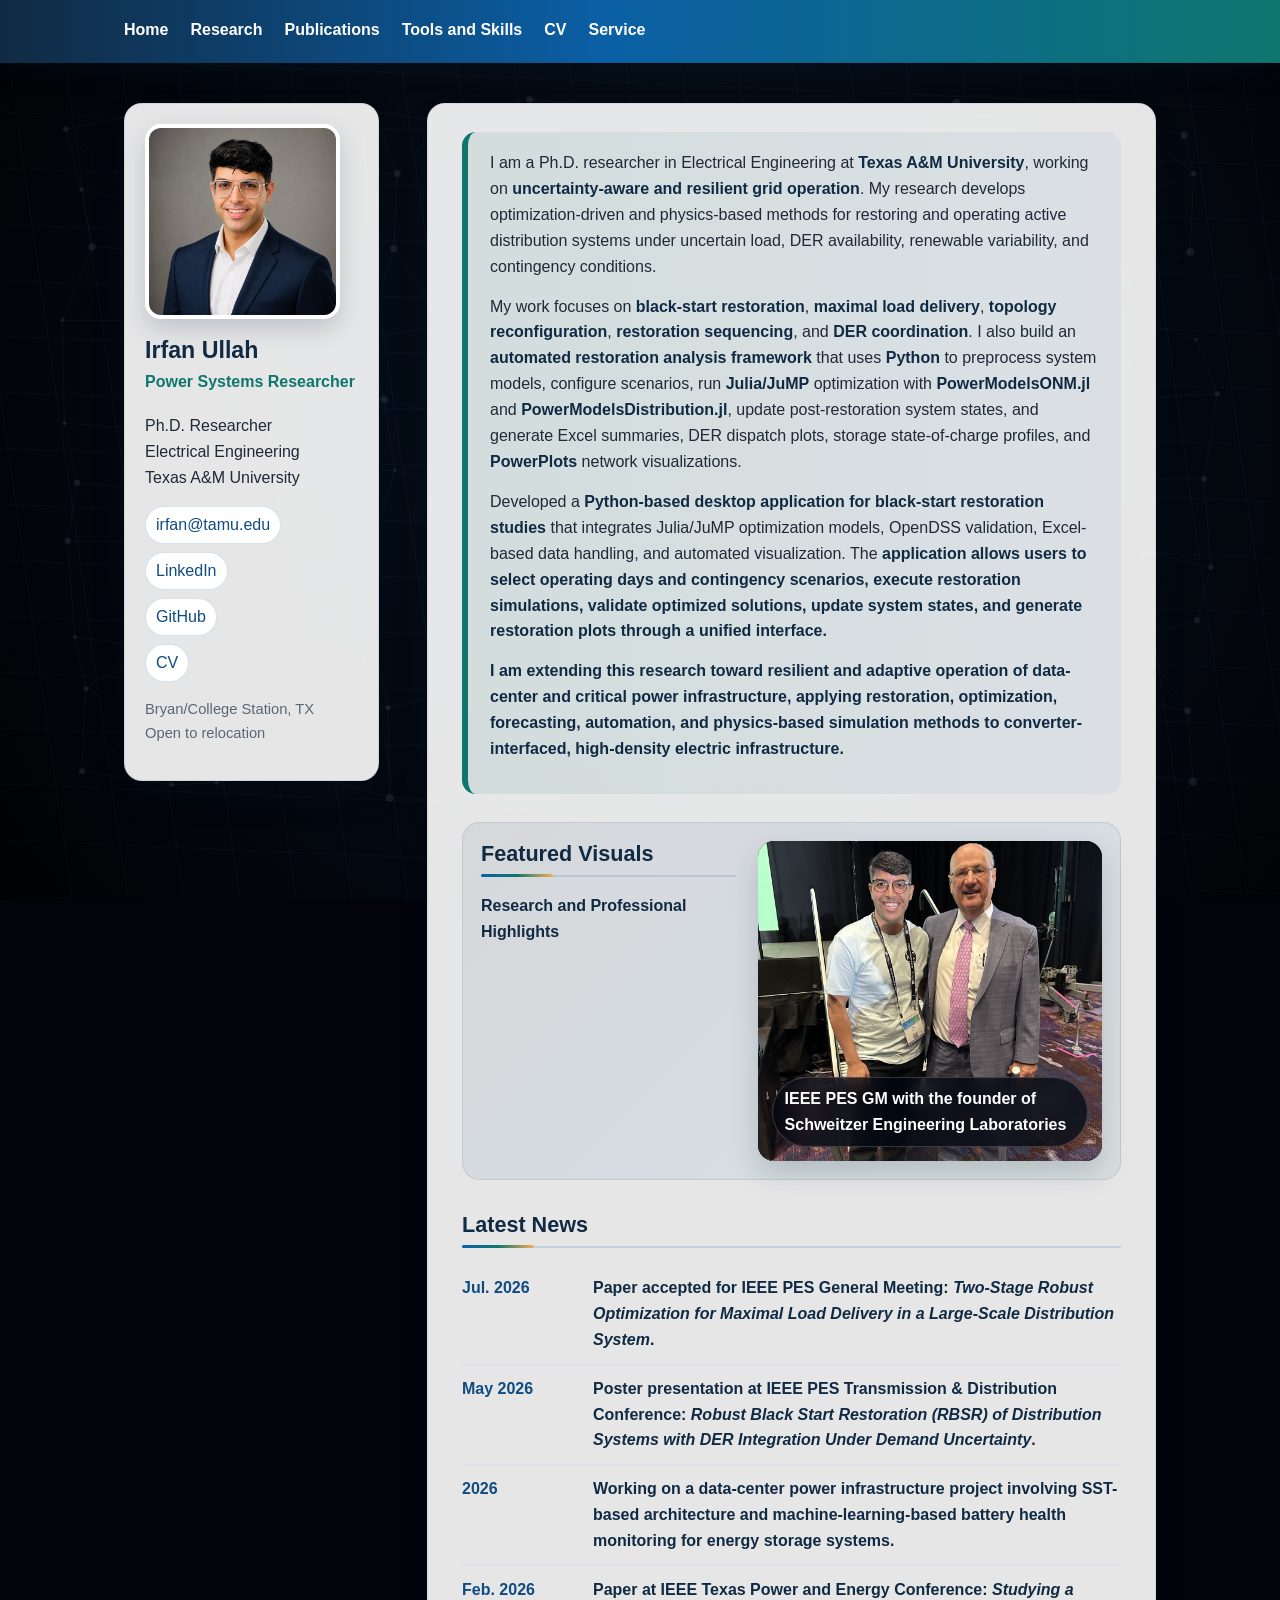
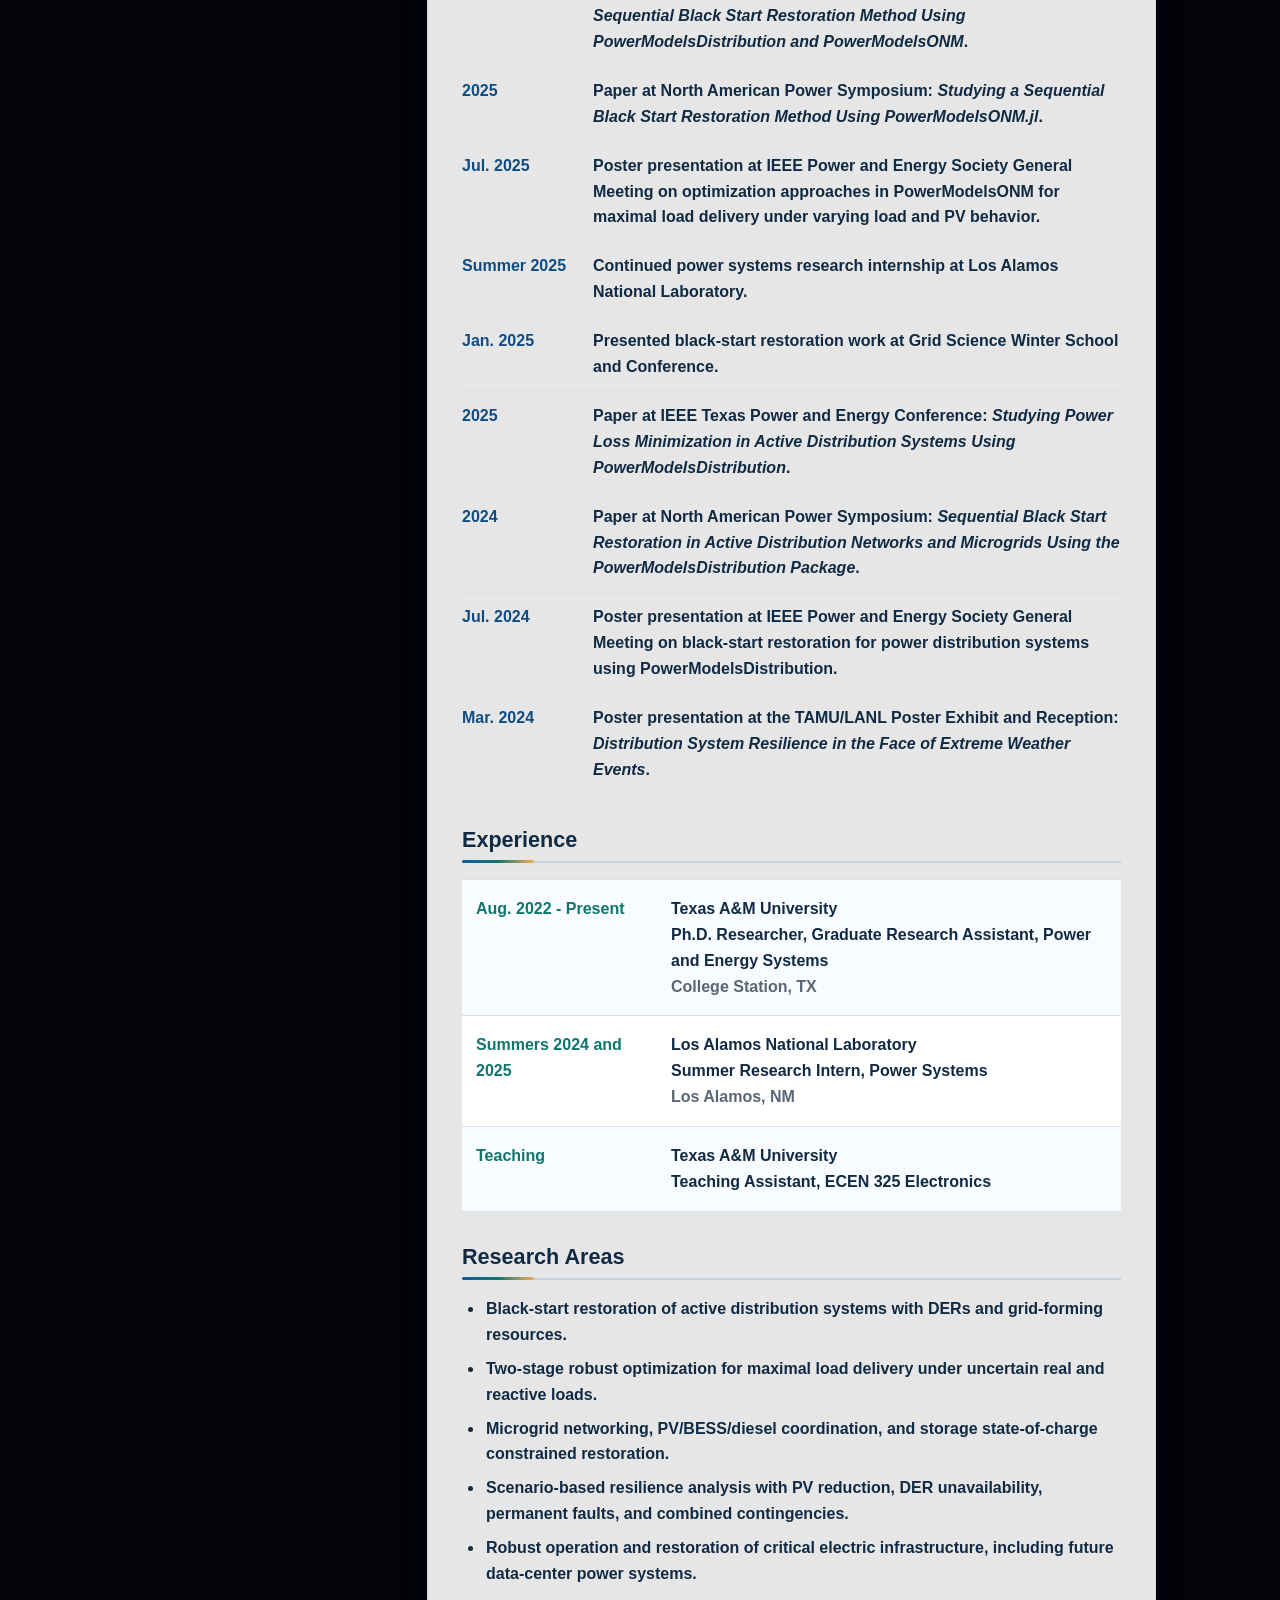
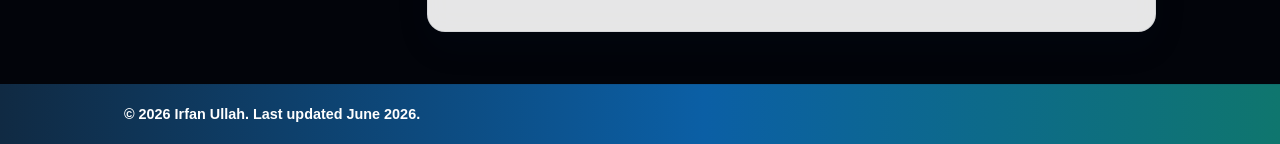
==== index.html @ f4f7c740 "Simplify application description in index.html Removed references to PowerModelsONM.jl and PowerMode" ====
<!doctype html>
<html lang="en">
<head>
  <meta charset="utf-8">
  <meta name="viewport" content="width=device-width, initial-scale=1">

  <title>Irfan Ullah | Power Systems Researcher | Grid Modernization, Microgrids, and Data Center Power Infrastructure</title>

  <meta name="description" content="Irfan Ullah is a Ph.D. researcher in Electrical Engineering at Texas A&amp;M University specializing in uncertainty-aware grid resilience, black-start restoration, maximal load delivery, microgrids, DER coordination, PowerModelsONM, PowerModelsDistribution, Julia/JuMP optimization, OpenDSS, and resilient data-center power infrastructure.">

  <meta name="author" content="Irfan Ullah">
  <meta name="robots" content="index, follow">
  <link rel="canonical" href="https://engrirfan-stack.github.io/">

  <meta name="keywords" content="Irfan Ullah, power systems researcher, Texas A&amp;M University, grid modernization, microgrids, distributed energy resources, DER coordination, black-start restoration, maximal load delivery, topology reconfiguration, restoration sequencing, uncertainty-aware optimization, robust optimization, data center power infrastructure, critical power infrastructure, solid-state transformer, SST architecture, BESS optimization, battery energy storage systems, OpenDSS, PowerModelsONM.jl, PowerModelsDistribution.jl, Julia JuMP, Python automation, PowerPlots, Los Alamos National Laboratory">

  <meta property="og:type" content="profile">
  <meta property="og:url" content="https://engrirfan-stack.github.io/">
  <meta property="og:title" content="Irfan Ullah | Grid Modernization and Power Systems Researcher">
  <meta property="og:description" content="Ph.D. researcher at Texas A&amp;M University working on resilient grid operation, black-start restoration, microgrids, DER coordination, robust optimization, and data-center power infrastructure.">
  <meta property="og:image" content="https://engrirfan-stack.github.io/assets/Irfan_profile.png">

  <meta name="twitter:card" content="summary_large_image">
  <meta name="twitter:title" content="Irfan Ullah | Power Systems Researcher">
  <meta name="twitter:description" content="Grid modernization, microgrids, DER coordination, black-start restoration, robust optimization, and data-center power infrastructure.">
  <meta name="twitter:image" content="https://engrirfan-stack.github.io/assets/Irfan_profile.png">

  <script type="application/ld+json">
  {
    "@context": "https://schema.org",
    "@type": "ProfilePage",
    "mainEntity": {
      "@type": "Person",
      "name": "Irfan Ullah",
      "url": "https://engrirfan-stack.github.io/",
      "image": "https://engrirfan-stack.github.io/assets/Irfan_profile.png",
      "jobTitle": "Ph.D. Researcher in Electrical Engineering",
      "affiliation": {
        "@type": "CollegeOrUniversity",
        "name": "Texas A&M University"
      },
      "sameAs": [
        "https://github.com/engrirfan-stack",
        "https://www.linkedin.com/in/irfan2012"
      ],
      "knowsAbout": [
        "Power Systems",
        "Grid Modernization",
        "Microgrids",
        "Distributed Energy Resources",
        "Black-Start Restoration",
        "Maximal Load Delivery",
        "Robust Optimization",
        "Data Center Power Infrastructure",
        "Battery Energy Storage Systems",
        "PowerModelsONM",
        "PowerModelsDistribution",
        "OpenDSS",
        "Julia JuMP",
        "Python Automation"
      ]
    }
  }
  </script>

  <link rel="stylesheet" href="assets/style.css">
</head>
<body>
  <canvas id="restoration-bg" aria-hidden="true"></canvas>
 
  <header class="topbar">
    <div class="page-wrap">
      <nav class="nav" aria-label="Primary navigation">
  <a href="index.html">Home</a>
  <a href="research.html">Research</a>
  <a href="publications.html">Publications</a>
  <a href="tools.html">Tools and Skills</a>
  <a href="cv.html">CV</a>
  <a href="service.html">Service</a>
</nav>
    </div>
  </header>

  <div class="page-wrap site-grid">
    <aside class="sidebar">
 <img class="profile-photo" src="assets/Irfan_profile.png" alt="Irfan Ullah">
  <h1>Irfan Ullah</h1>
  <p class="name-alt">Power Systems Researcher</p>
  <p class="side-line">Ph.D. Researcher<br>Electrical Engineering<br>Texas A&amp;M University</p>
  <ul class="contact-links">
    <li><a href="mailto:irfan@tamu.edu">irfan@tamu.edu</a></li>
    <li><a href="https://www.linkedin.com/in/irfan2012">LinkedIn</a></li>
    <li><a href="https://github.com/engrirfan-stack">GitHub</a></li>
    <li><a href="cv.html">CV</a></li>
  </ul>
  <p class="note">Bryan/College Station, TX<br>Open to relocation</p>
</aside>

    <main class="content">
      
<section class="intro">
  <p>
    I am a Ph.D. researcher in Electrical Engineering at <strong>Texas A&amp;M University</strong>, working on <strong>uncertainty-aware and resilient grid operation</strong>. My research develops optimization-driven and physics-based methods for restoring and operating active distribution systems under uncertain load, DER availability, renewable variability, and contingency conditions.
  </p>
  <p>
    My work focuses on <strong>black-start restoration</strong>, <strong>maximal load delivery</strong>, <strong>topology reconfiguration</strong>, <strong>restoration sequencing</strong>, and <strong>DER coordination</strong>. I also build an <strong>automated restoration analysis framework</strong> that uses <strong>Python</strong> to preprocess system models, configure scenarios, run <strong>Julia/JuMP</strong> optimization with <strong>PowerModelsONM.jl</strong> and <strong>PowerModelsDistribution.jl</strong>, update post-restoration system states, and generate Excel summaries, DER dispatch plots, storage state-of-charge profiles, and <strong>PowerPlots</strong> network visualizations.
  </p>
  <p>
    Developed a <strong> Python-based desktop application for black-start restoration studies</strong> that integrates Julia/JuMP optimization models, OpenDSS validation, Excel-based data handling, and automated visualization. The <strong> application allows users to select operating days and <strong> contingency scenarios, <strong> execute restoration simulations, <strong> validate optimized solutions, <strong> update system states, and <strong> generate restoration plots through a unified interface.
  </p>
  <p>
    I am extending this research toward <strong>resilient and adaptive operation of data-center and critical power infrastructure</strong>, applying restoration, optimization, forecasting, automation, and physics-based simulation methods to converter-interfaced, high-density electric infrastructure.
  </p>
</section>

<section id="featured-media" class="media-showcase">
  <div class="media-copy">
    <h2>Featured Visuals</h2>
    <p>
      Research and Professional Highlights
    </p>
  </div>
  <div class="media-frame">
    <img id="media-slide" src="assets/slide-1.jpg" alt="Research and professional highlight">
    <div class="media-caption" id="media-caption">IEEE PES General Meeting professional highlight</div>
  </div>
</section>

<section>
  <h2>Latest News</h2>
  <ul class="news-list">
    <li><span>Jul. 2026</span><p>Paper accepted for IEEE PES General Meeting: <em>Two-Stage Robust Optimization for Maximal Load Delivery in a Large-Scale Distribution System</em>.</p></li>
    <li><span>May 2026</span><p>Poster presentation at IEEE PES Transmission &amp; Distribution Conference: <em>Robust Black Start Restoration (RBSR) of Distribution Systems with DER Integration Under Demand Uncertainty</em>.</p></li>
    <li><span>2026</span><p>Working on a data-center power infrastructure project involving SST-based architecture and machine-learning-based battery health monitoring for energy storage systems.</p></li>
    <li><span>Feb. 2026</span><p>Paper at IEEE Texas Power and Energy Conference: <em>Studying a Sequential Black Start Restoration Method Using PowerModelsDistribution and PowerModelsONM</em>.</p></li>
    <li><span>2025</span><p>Paper at North American Power Symposium: <em>Studying a Sequential Black Start Restoration Method Using PowerModelsONM.jl</em>.</p></li>
    <li><span>Jul. 2025</span><p>Poster presentation at IEEE Power and Energy Society General Meeting on optimization approaches in PowerModelsONM for maximal load delivery under varying load and PV behavior.</p></li>
    <li><span>Summer 2025</span><p>Continued power systems research internship at Los Alamos National Laboratory.</p></li>
    <li><span>Jan. 2025</span><p>Presented black-start restoration work at Grid Science Winter School and Conference.</p></li>
    <li><span>2025</span><p>Paper at IEEE Texas Power and Energy Conference: <em>Studying Power Loss Minimization in Active Distribution Systems Using PowerModelsDistribution</em>.</p></li>
    <li><span>2024</span><p>Paper at North American Power Symposium: <em>Sequential Black Start Restoration in Active Distribution Networks and Microgrids Using the PowerModelsDistribution Package</em>.</p></li>
    <li><span>Jul. 2024</span><p>Poster presentation at IEEE Power and Energy Society General Meeting on black-start restoration for power distribution systems using PowerModelsDistribution.</p></li>
    <li><span>Mar. 2024</span><p>Poster presentation at the TAMU/LANL Poster Exhibit and Reception: <em>Distribution System Resilience in the Face of Extreme Weather Events</em>.</p></li>
  </ul>
</section>

<section>
  <h2>Experience</h2>
  <div class="timeline">
    <div class="timeline-row">
      <div class="time">Aug. 2022 - Present</div>
      <div>
        <strong>Texas A&amp;M University</strong><br>
        Ph.D. Researcher, Graduate Research Assistant, Power and Energy Systems<br>
        <span class="muted">College Station, TX</span>
      </div>
    </div>
    <div class="timeline-row">
      <div class="time">Summers 2024 and 2025</div>
      <div>
        <strong>Los Alamos National Laboratory</strong><br>
        Summer Research Intern, Power Systems<br>
        <span class="muted">Los Alamos, NM</span>
      </div>
    </div>
    <div class="timeline-row">
      <div class="time">Teaching</div>
      <div>
        <strong>Texas A&amp;M University</strong><br>
        Teaching Assistant, ECEN 325 Electronics
      </div>
    </div>
  </div>
</section>

<section>
  <h2>Research Areas</h2>
  <ul class="compact-list">
    <li>Black-start restoration of active distribution systems with DERs and grid-forming resources.</li>
    <li>Two-stage robust optimization for maximal load delivery under uncertain real and reactive loads.</li>
    <li>Microgrid networking, PV/BESS/diesel coordination, and storage state-of-charge constrained restoration.</li>
    <li>Scenario-based resilience analysis with PV reduction, DER unavailability, permanent faults, and combined contingencies.</li>
    <li>Robust operation and restoration of critical electric infrastructure, including future data-center power systems.</li>
  </ul>
</section>

    </main>
  </div>

  <footer class="footer">
    <div class="page-wrap">
      <p>&copy; <span id="year"></span> Irfan Ullah. Last updated June 2026.</p>
    </div>
  </footer>

  <script src="assets/restoration-bg.js"></script>
  <script src="assets/media-slider.js"></script>
  <script>
    document.getElementById("year").textContent = new Date().getFullYear();
  </script>
</body>
</html>
---- assets/style.css ----
:root {
  --text: #1f2937;
  --muted: #5b6675;
  --line: #d9e2ec;
  --link: #0f4c81;
  --link-strong: #0b5fa5;
  --bg: #ffffff;
  --soft: #f8fbff;
  --soft2: #edf6ff;
  --navy: #102a43;
  --blue: #0b5fa5;
  --teal: #0f766e;
  --green: #2f855a;
  --amber: #b7791f;
  --red: #b83232;
  --purple: #5b21b6;
  --max: 1080px;
}

* {
  box-sizing: border-box;
}

body {
  margin: 0;
  color: var(--text);
  background:
    radial-gradient(circle at top left, rgba(11, 95, 165, 0.10), transparent 28rem),
    radial-gradient(circle at top right, rgba(15, 118, 110, 0.09), transparent 26rem),
    linear-gradient(180deg, #ffffff 0%, #f8fbff 45%, #ffffff 100%);
  font-family: Arial, Helvetica, sans-serif;
  font-size: 16px;
  line-height: 1.62;
}

.page-wrap {
  max-width: var(--max);
  margin: 0 auto;
  padding: 0 24px;
}

.topbar {
  border-bottom: 1px solid rgba(16, 42, 67, 0.12);
  background: linear-gradient(90deg, #102a43 0%, #0b5fa5 47%, #0f766e 100%);
  box-shadow: 0 8px 24px rgba(16, 42, 67, 0.16);
}

.nav {
  display: flex;
  flex-wrap: wrap;
  gap: 22px;
  align-items: center;
  min-height: 62px;
}

.nav a {
  color: #ffffff;
  text-decoration: none;
  font-weight: 600;
  padding: 6px 0;
  border-bottom: 2px solid transparent;
}

.nav a:hover {
  border-bottom-color: #f6ad55;
  text-decoration: none;
}

a {
  color: var(--link-strong);
  text-decoration: none;
  border-bottom: 1px solid rgba(11, 95, 165, 0.30);
}

a:hover {
  color: var(--teal);
  border-bottom-color: var(--teal);
}

.site-grid {
  display: grid;
  grid-template-columns: 255px minmax(0, 1fr);
  column-gap: 48px;
  padding-top: 40px;
  padding-bottom: 52px;
}

.sidebar {
  text-align: left;
  background: rgba(255, 255, 255, 0.82);
  border: 1px solid rgba(16, 42, 67, 0.10);
  border-radius: 18px;
  padding: 20px;
  box-shadow: 0 16px 34px rgba(16, 42, 67, 0.10);
  height: fit-content;
}

.profile-photo {
  width: 195px;
  height: 195px;
  object-fit: cover;
  border-radius: 16px;
  display: block;
  margin-bottom: 18px;
  border: 4px solid #ffffff;
  background: var(--soft);
  box-shadow: 0 10px 25px rgba(16, 42, 67, 0.18);
}

.sidebar h1 {
  font-size: 1.45rem;
  line-height: 1.2;
  margin: 0 0 4px;
  color: var(--navy);
}

.name-alt {
  margin: 0 0 18px;
  color: var(--teal);
  font-weight: 700;
}

.side-line {
  margin: 0 0 14px;
}

.contact-links {
  list-style: none;
  padding-left: 0;
  margin: 16px 0;
}

.contact-links li {
  margin-bottom: 8px;
}

.contact-links a {
  display: inline-block;
  border: 1px solid rgba(11, 95, 165, 0.18);
  background: #ffffff;
  border-radius: 999px;
  padding: 5px 10px;
  color: var(--link);
}

.contact-links a:hover {
  background: var(--soft2);
  border-color: var(--link);
  text-decoration: none;
}

.note,
.muted {
  color: var(--muted);
}

.note {
  font-size: 0.92rem;
}

.content {
  min-width: 0;
  background: rgba(255, 255, 255, 0.88);
  border: 1px solid rgba(16, 42, 67, 0.08);
  border-radius: 18px;
  padding: 28px 34px;
  box-shadow: 0 16px 34px rgba(16, 42, 67, 0.08);
}

.intro {
  border-left: 6px solid var(--teal);
  background: linear-gradient(90deg, rgba(15, 118, 110, 0.09), rgba(11, 95, 165, 0.05));
  padding: 18px 22px;
  border-radius: 14px;
  margin-bottom: 28px;
}

.intro p:first-child {
  margin-top: 0;
}

h1 {
  font-size: 1.9rem;
  line-height: 1.25;
  margin: 0 0 18px;
  color: var(--navy);
}

h2 {
  font-size: 1.35rem;
  line-height: 1.25;
  margin: 32px 0 16px;
  padding-bottom: 7px;
  border-bottom: 2px solid rgba(11, 95, 165, 0.15);
  color: var(--navy);
  position: relative;
}

h2::after {
  content: "";
  display: block;
  width: 72px;
  height: 3px;
  background: linear-gradient(90deg, var(--blue), var(--teal), #f6ad55);
  position: absolute;
  bottom: -2px;
  left: 0;
  border-radius: 999px;
}

h3 {
  font-size: 1.06rem;
  margin: 20px 0 8px;
  color: var(--link);
}

p {
  margin: 0 0 14px;
}

ul,
ol {
  padding-left: 22px;
}

li {
  margin-bottom: 8px;
}

strong {
  color: #102a43;
}

.news-list {
  list-style: none;
  padding-left: 0;
  margin: 0;
}

.news-list li {
  display: grid;
  grid-template-columns: 115px minmax(0, 1fr);
  gap: 16px;
  align-items: start;
  margin-bottom: 0;
  padding: 11px 0;
  border-bottom: 1px solid var(--line);
  background: transparent;
  border-left: 0;
  border-radius: 0;
  box-shadow: none;
}

.news-list span {
  color: var(--link);
  font-weight: 700;
  white-space: nowrap;
}

.news-list p {
  margin: 0;
  min-width: 0;
}

.news-list em {
  font-style: italic;
}

.timeline {
  border-top: 1px solid var(--line);
}

.timeline-row {
  display: grid;
  grid-template-columns: 175px minmax(0, 1fr);
  gap: 20px;
  padding: 16px 14px;
  border-bottom: 1px solid var(--line);
  background: #ffffff;
}

.timeline-row:nth-child(odd) {
  background: #f8fbff;
}

.time {
  color: var(--teal);
  font-weight: 700;
}

.compact-list li {
  margin-bottom: 8px;
  padding-left: 2px;
}

.pub {
  display: grid;
  grid-template-columns: 1fr;
  gap: 2px;
  margin-bottom: 20px;
  padding: 16px 18px;
  border: 1px solid rgba(16, 42, 67, 0.09);
  border-left: 5px solid var(--blue);
  border-radius: 12px;
  background: #ffffff;
  box-shadow: 0 8px 20px rgba(16, 42, 67, 0.05);
}

.pub:nth-of-type(3n+1) {
  border-left-color: var(--blue);
}

.pub:nth-of-type(3n+2) {
  border-left-color: var(--teal);
}

.pub:nth-of-type(3n+3) {
  border-left-color: var(--amber);
}

.pub p {
  margin-bottom: 4px;
}

.pub-title {
  font-weight: 700;
  color: var(--link);
}

.pill-box {
  display: flex;
  flex-wrap: wrap;
  gap: 9px;
}

.pill-box span {
  background: linear-gradient(180deg, #ffffff, #edf6ff);
  border: 1px solid rgba(11, 95, 165, 0.18);
  border-radius: 999px;
  padding: 7px 11px;
  font-size: 0.94rem;
  color: #163b63;
  box-shadow: 0 4px 12px rgba(16, 42, 67, 0.05);
}

.pill-box span:nth-child(4n+2) {
  background: linear-gradient(180deg, #ffffff, #e6fffa);
  border-color: rgba(15, 118, 110, 0.18);
  color: #0f766e;
}

.pill-box span:nth-child(4n+3) {
  background: linear-gradient(180deg, #ffffff, #fff7e6);
  border-color: rgba(183, 121, 31, 0.22);
  color: #8a5a13;
}

.pill-box span:nth-child(4n+4) {
  background: linear-gradient(180deg, #ffffff, #f3efff);
  border-color: rgba(91, 33, 182, 0.18);
  color: #4c1d95;
}

table {
  width: 100%;
  border-collapse: collapse;
  margin-top: 8px;
  overflow: hidden;
  border-radius: 12px;
}

th,
td {
  border-top: 1px solid var(--line);
  padding: 12px 10px;
  text-align: left;
  vertical-align: top;
}

th {
  width: 170px;
  color: #ffffff;
  font-weight: 700;
  background: linear-gradient(90deg, var(--navy), var(--blue));
}

td {
  background: #ffffff;
}

tr:nth-child(even) td {
  background: #f8fbff;
}

.cv-block {
  border: 1px solid rgba(16, 42, 67, 0.09);
  border-left: 5px solid var(--teal);
  border-radius: 12px;
  padding: 14px 18px;
  margin-bottom: 18px;
  background: #ffffff;
  box-shadow: 0 8px 20px rgba(16, 42, 67, 0.05);
}

code {
  background: #edf6ff;
  border: 1px solid rgba(11, 95, 165, 0.18);
  border-radius: 4px;
  padding: 1px 5px;
  color: var(--navy);
}

.footer {
  border-top: 1px solid rgba(16, 42, 67, 0.12);
  color: #ffffff;
  font-size: 0.9rem;
  padding: 18px 0;
  background: linear-gradient(90deg, #102a43 0%, #0b5fa5 55%, #0f766e 100%);
}

.footer p {
  margin: 0;
}

@media (max-width: 780px) {
  .site-grid {
    grid-template-columns: 1fr;
    row-gap: 28px;
  }

  .content {
    padding: 22px 20px;
  }

  .profile-photo {
    width: 150px;
    height: 150px;
  }

  .timeline-row {
    grid-template-columns: 1fr;
    gap: 2px;
  }

  .news-list li {
    grid-template-columns: 100px minmax(0, 1fr);
    gap: 10px;
  }

  .nav {
    gap: 14px;
  }
}


/* Restoration/fault animated background */
#restoration-bg {
  position: fixed;
  inset: 0;
  width: 100vw;
  height: 100vh;
  z-index: 0;
  pointer-events: none;
  background: #02040a;
}

body {
  background: #02040a;
}

.topbar,
.site-grid,
.footer {
  position: relative;
  z-index: 1;
}

.content,
.sidebar {
  background: rgba(255, 255, 255, 0.90);
  backdrop-filter: blur(12px);
  -webkit-backdrop-filter: blur(12px);
}

.media-showcase {
  display: grid;
  grid-template-columns: minmax(0, 0.9fr) minmax(260px, 1.1fr);
  gap: 22px;
  align-items: stretch;
  margin: 26px 0 32px;
  padding: 18px;
  border: 1px solid rgba(16, 42, 67, 0.10);
  border-radius: 18px;
  background: linear-gradient(135deg, rgba(16, 42, 67, 0.07), rgba(11, 95, 165, 0.07), rgba(15, 118, 110, 0.06));
}

.media-showcase[hidden] {
  display: none !important;
}

.media-copy h2 {
  margin-top: 0;
}

.media-frame {
  position: relative;
  min-height: 230px;
  overflow: hidden;
  border-radius: 16px;
  background: #06101c;
  box-shadow: 0 12px 28px rgba(16, 42, 67, 0.18);
}

.media-frame img {
  width: 100%;
  height: 100%;
  min-height: 230px;
  object-fit: cover;
  display: block;
  opacity: 0;
  transform: scale(1.02);
  transition: opacity 600ms ease, transform 600ms ease;
}

.media-frame img.is-visible {
  opacity: 1;
  transform: scale(1);
}

.media-caption {
  position: absolute;
  left: 14px;
  right: 14px;
  bottom: 14px;
  color: #ffffff;
  background: rgba(2, 8, 18, 0.70);
  border: 1px solid rgba(255, 255, 255, 0.18);
  border-radius: 999px;
  padding: 8px 12px;
  font-weight: 700;
  backdrop-filter: blur(8px);
}

@media (max-width: 780px) {
  .media-showcase {
    grid-template-columns: 1fr;
  }
}

@media (prefers-reduced-motion: reduce) {
  #restoration-bg {
    opacity: 0.55;
  }

  .media-frame img {
    transition: none;
  }
}


/* ABB-style rotating media area */
.media-showcase {
  display: grid;
  grid-template-columns: minmax(0, 0.85fr) minmax(300px, 1.15fr);
  gap: 22px;
  align-items: stretch;
  margin: 26px 0 32px;
  padding: 18px;
  border: 1px solid rgba(16, 42, 67, 0.10);
  border-radius: 18px;
  background: linear-gradient(135deg, rgba(16, 42, 67, 0.07), rgba(11, 95, 165, 0.07), rgba(15, 118, 110, 0.06));
}

.media-copy h2 {
  margin-top: 0;
}

.media-frame {
  position: relative;
  height: 320px;
  overflow: hidden;
  border-radius: 16px;
  background: #06101c;
  box-shadow: 0 12px 28px rgba(16, 42, 67, 0.18);
}

.media-frame img {
  width: 100%;
  height: 100%;
  object-fit: cover;
  object-position: center;
  display: block;
  opacity: 0;
  transform: scale(1.02);
  transition: opacity 650ms ease, transform 650ms ease;
}

.media-frame img.is-visible {
  opacity: 1;
  transform: scale(1);
}

.media-caption {
  position: absolute;
  left: 14px;
  right: 14px;
  bottom: 14px;
  color: #ffffff;
  background: rgba(2, 8, 18, 0.74);
  border: 1px solid rgba(255, 255, 255, 0.18);
  border-radius: 999px;
  padding: 8px 12px;
  font-weight: 700;
  backdrop-filter: blur(8px);
}

@media (max-width: 780px) {
  .media-showcase {
    grid-template-columns: 1fr;
  }

  .media-frame {
    height: 260px;
  }
}
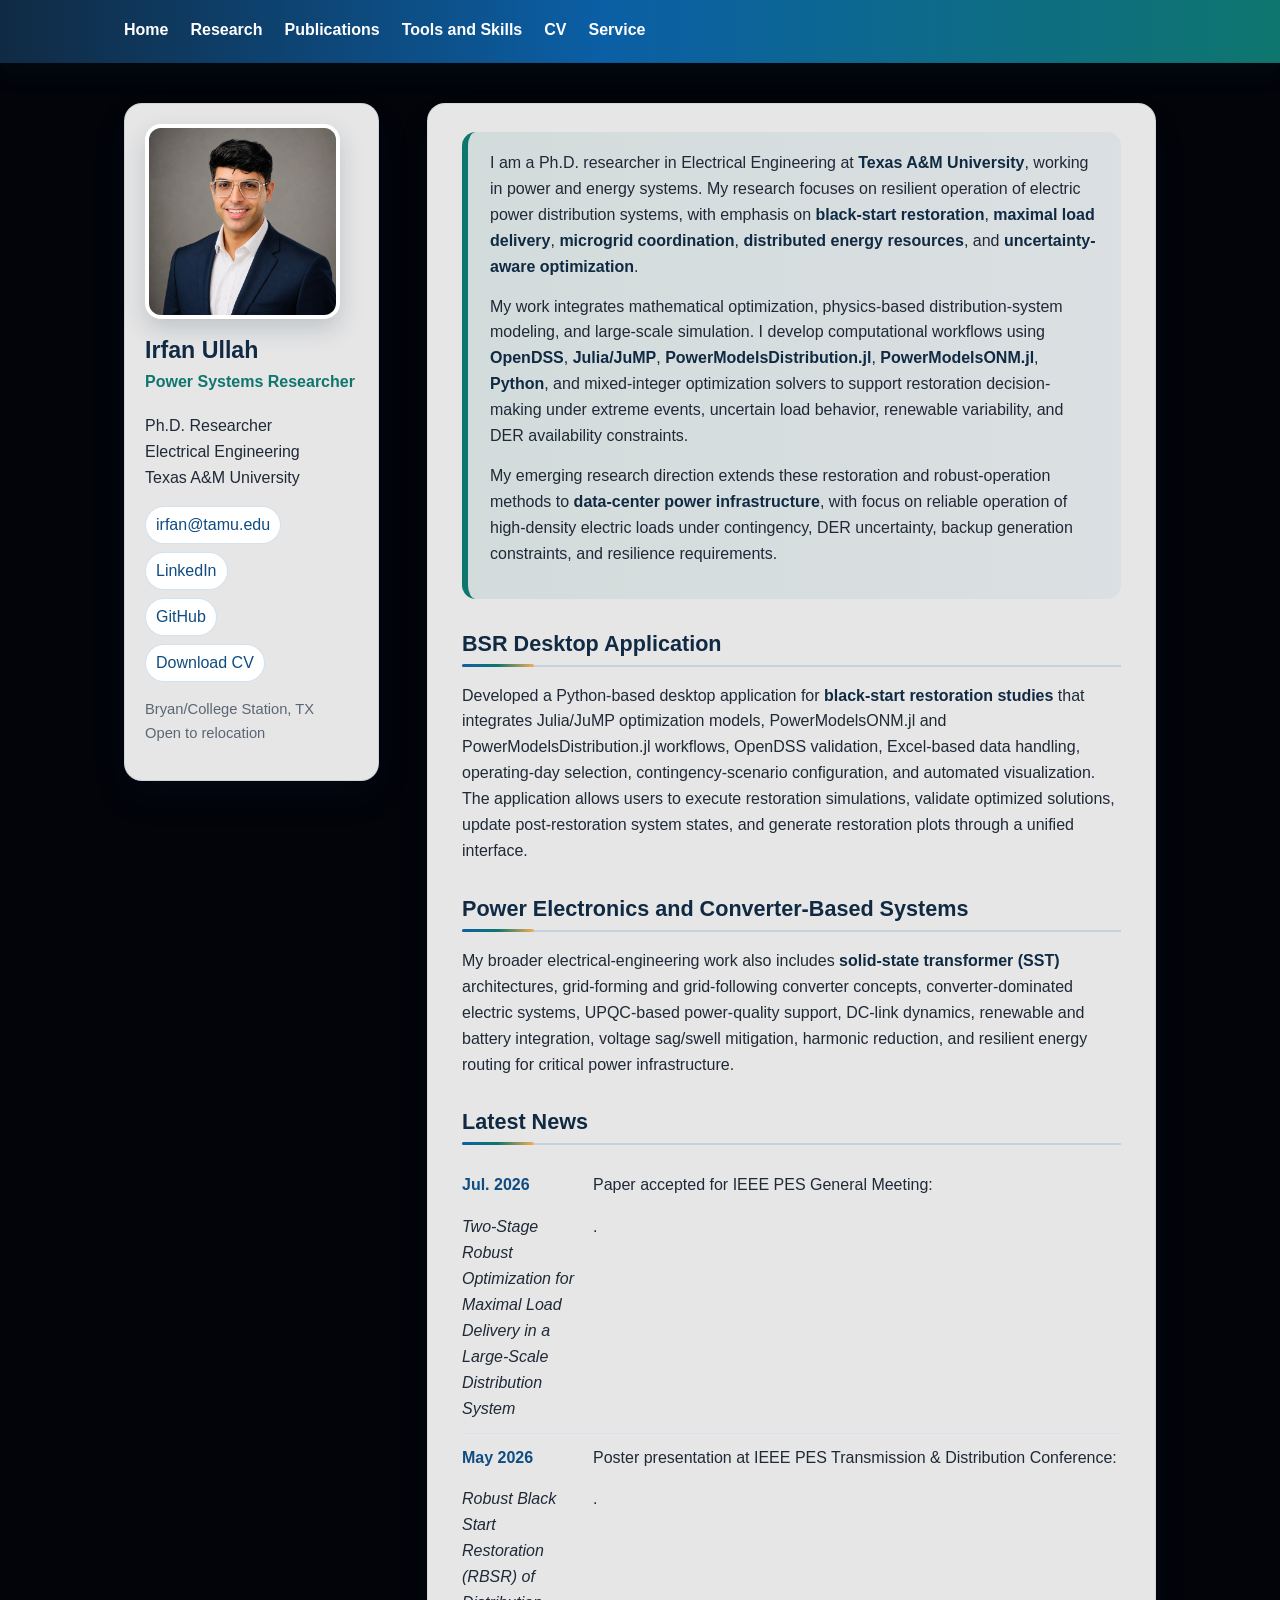
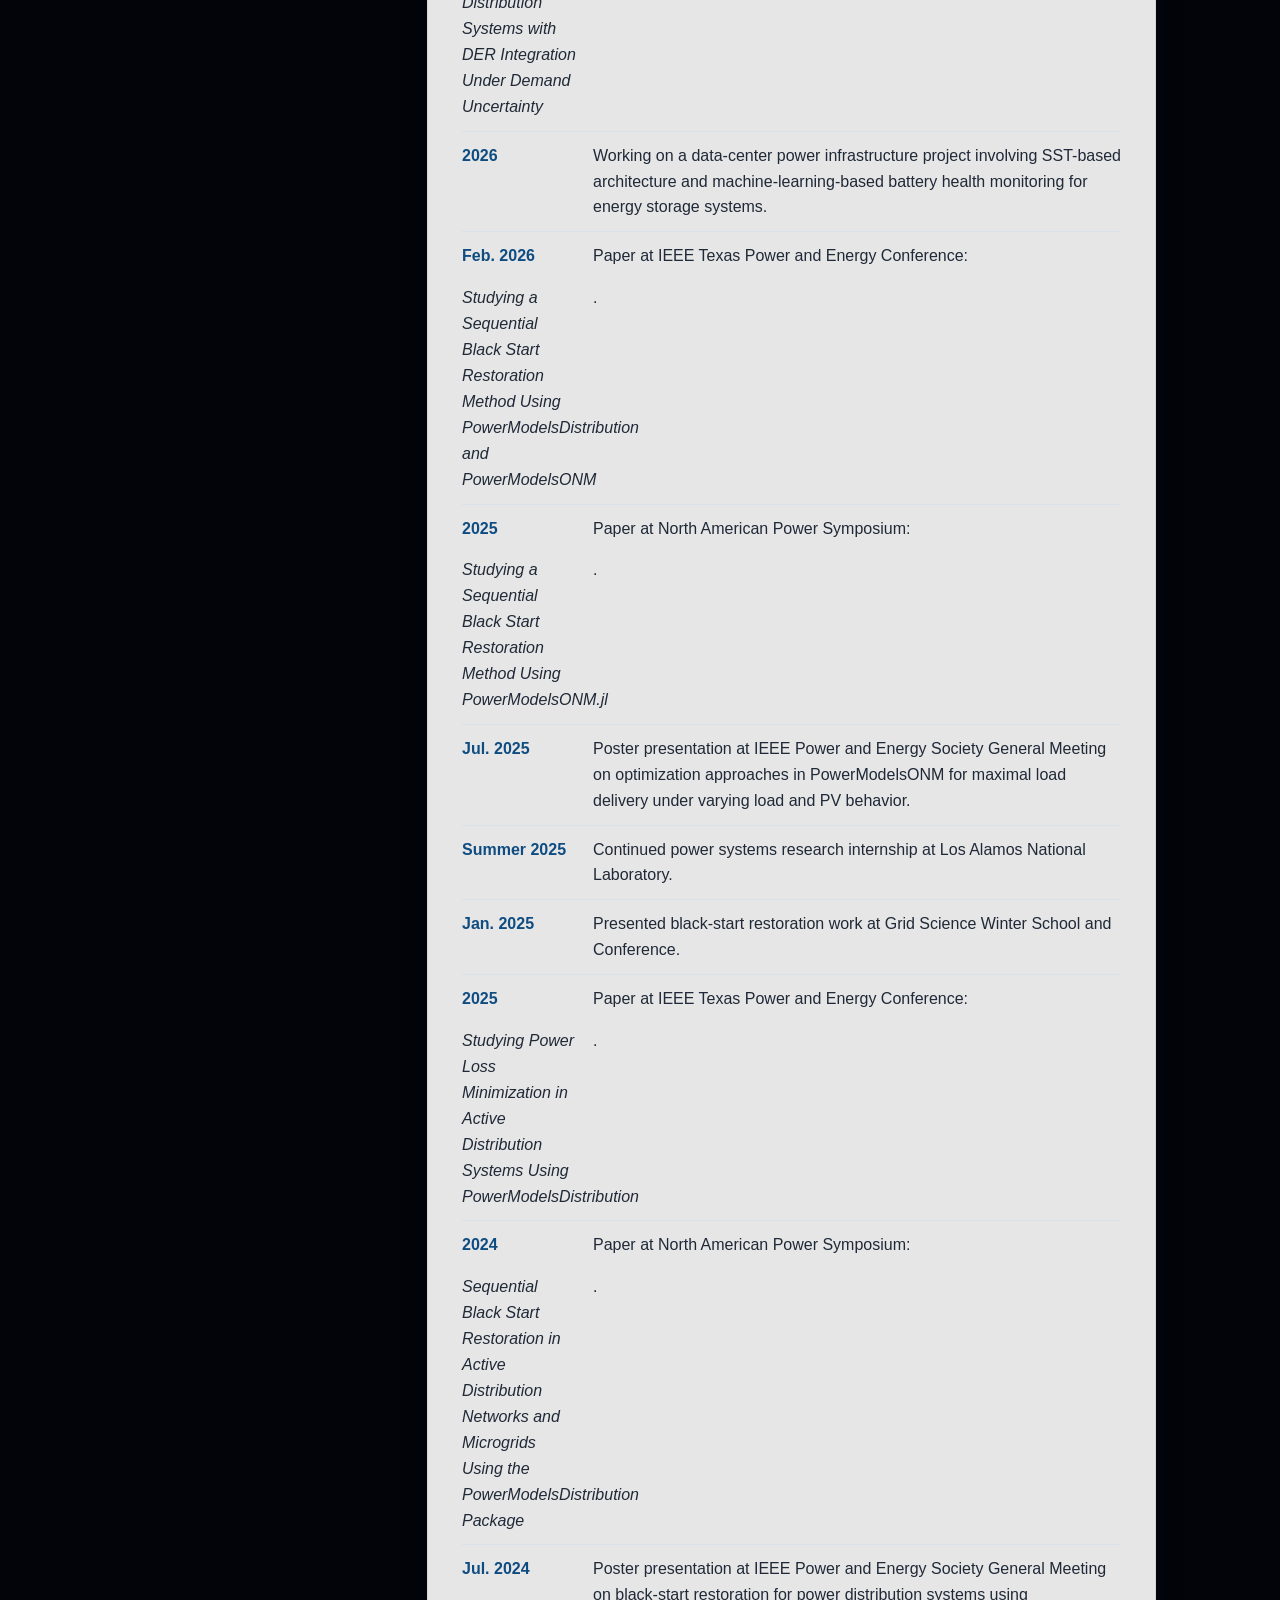
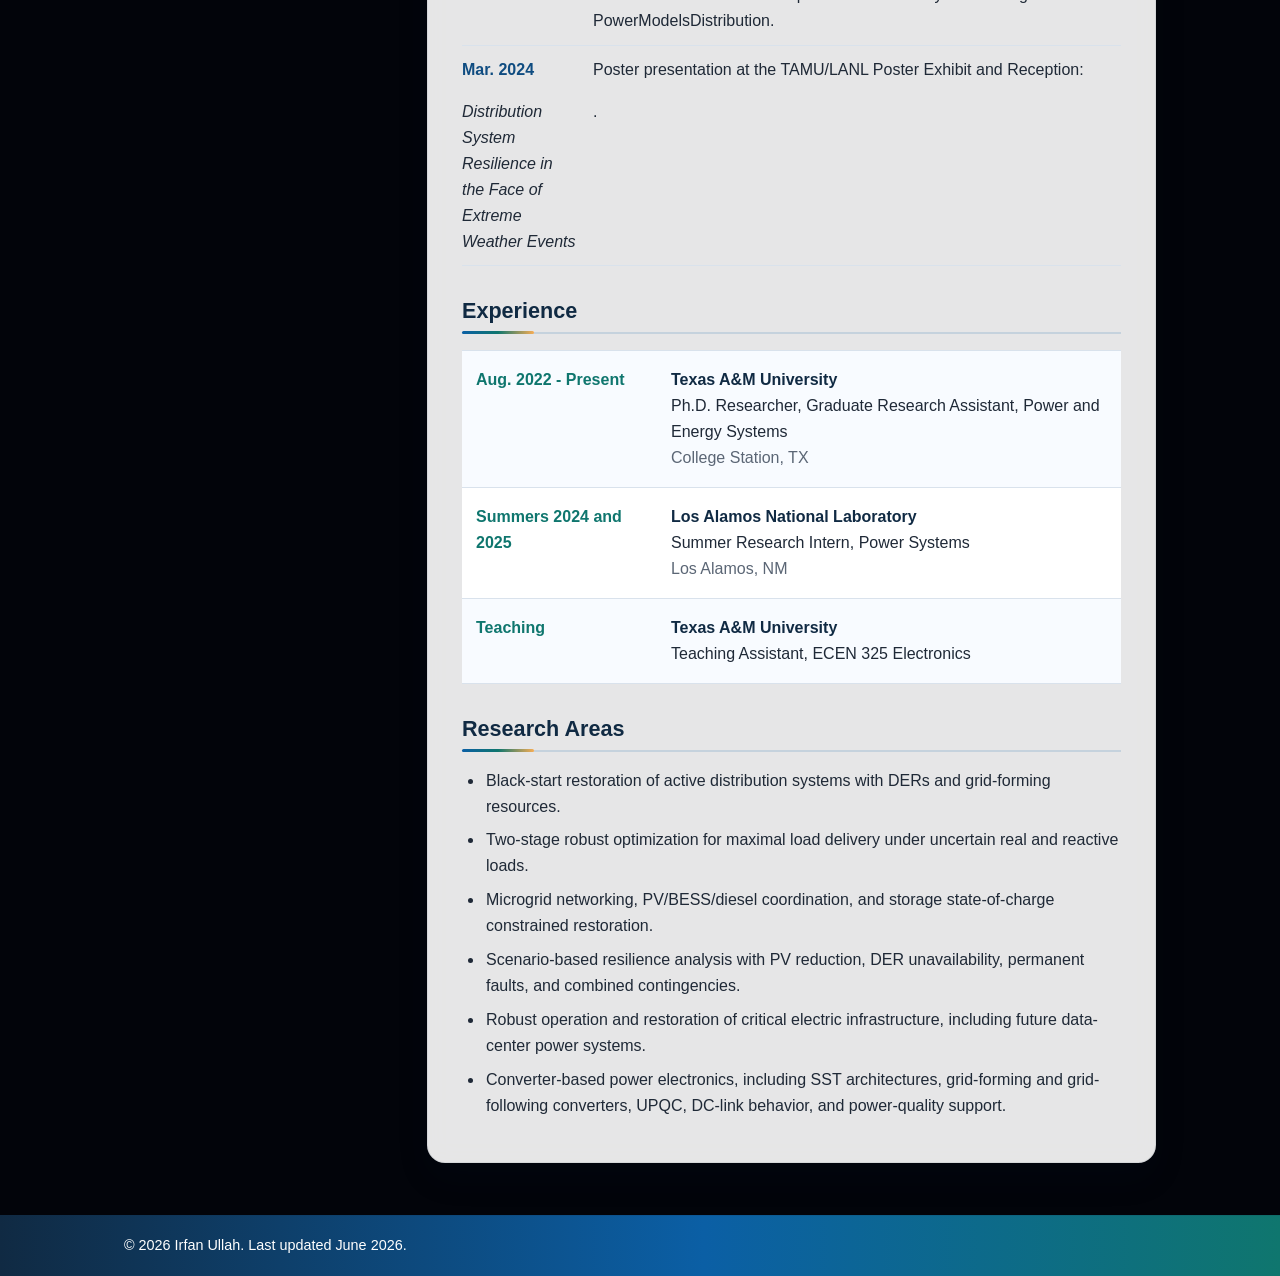
==== commit 0388712f: "Add files via upload" ====
--- a/index.html
+++ b/index.html
@@ -3,71 +3,11 @@
 <head>
   <meta charset="utf-8">
   <meta name="viewport" content="width=device-width, initial-scale=1">
-
-  <title>Irfan Ullah | Power Systems Researcher | Grid Modernization, Microgrids, and Data Center Power Infrastructure</title>
-
-  <meta name="description" content="Irfan Ullah is a Ph.D. researcher in Electrical Engineering at Texas A&amp;M University specializing in uncertainty-aware grid resilience, black-start restoration, maximal load delivery, microgrids, DER coordination, PowerModelsONM, PowerModelsDistribution, Julia/JuMP optimization, OpenDSS, and resilient data-center power infrastructure.">
-
-  <meta name="author" content="Irfan Ullah">
-  <meta name="robots" content="index, follow">
-  <link rel="canonical" href="https://engrirfan-stack.github.io/">
-
-  <meta name="keywords" content="Irfan Ullah, power systems researcher, Texas A&amp;M University, grid modernization, microgrids, distributed energy resources, DER coordination, black-start restoration, maximal load delivery, topology reconfiguration, restoration sequencing, uncertainty-aware optimization, robust optimization, data center power infrastructure, critical power infrastructure, solid-state transformer, SST architecture, BESS optimization, battery energy storage systems, OpenDSS, PowerModelsONM.jl, PowerModelsDistribution.jl, Julia JuMP, Python automation, PowerPlots, Los Alamos National Laboratory">
-
-  <meta property="og:type" content="profile">
-  <meta property="og:url" content="https://engrirfan-stack.github.io/">
-  <meta property="og:title" content="Irfan Ullah | Grid Modernization and Power Systems Researcher">
-  <meta property="og:description" content="Ph.D. researcher at Texas A&amp;M University working on resilient grid operation, black-start restoration, microgrids, DER coordination, robust optimization, and data-center power infrastructure.">
-  <meta property="og:image" content="https://engrirfan-stack.github.io/assets/Irfan_profile.png">
-
-  <meta name="twitter:card" content="summary_large_image">
-  <meta name="twitter:title" content="Irfan Ullah | Power Systems Researcher">
-  <meta name="twitter:description" content="Grid modernization, microgrids, DER coordination, black-start restoration, robust optimization, and data-center power infrastructure.">
-  <meta name="twitter:image" content="https://engrirfan-stack.github.io/assets/Irfan_profile.png">
-
-  <script type="application/ld+json">
-  {
-    "@context": "https://schema.org",
-    "@type": "ProfilePage",
-    "mainEntity": {
-      "@type": "Person",
-      "name": "Irfan Ullah",
-      "url": "https://engrirfan-stack.github.io/",
-      "image": "https://engrirfan-stack.github.io/assets/Irfan_profile.png",
-      "jobTitle": "Ph.D. Researcher in Electrical Engineering",
-      "affiliation": {
-        "@type": "CollegeOrUniversity",
-        "name": "Texas A&M University"
-      },
-      "sameAs": [
-        "https://github.com/engrirfan-stack",
-        "https://www.linkedin.com/in/irfan2012"
-      ],
-      "knowsAbout": [
-        "Power Systems",
-        "Grid Modernization",
-        "Microgrids",
-        "Distributed Energy Resources",
-        "Black-Start Restoration",
-        "Maximal Load Delivery",
-        "Robust Optimization",
-        "Data Center Power Infrastructure",
-        "Battery Energy Storage Systems",
-        "PowerModelsONM",
-        "PowerModelsDistribution",
-        "OpenDSS",
-        "Julia JuMP",
-        "Python Automation"
-      ]
-    }
-  }
-  </script>
-
+  <title>Home | Irfan Ullah</title>
+  <meta name="description" content="Academic website of Irfan Ullah, Ph.D. researcher in power systems, grid resilience, black-start restoration, maximal load delivery, DER coordination, and robust operation of data-center power infrastructure.">
   <link rel="stylesheet" href="assets/style.css">
 </head>
 <body>
-  <canvas id="restoration-bg" aria-hidden="true"></canvas>
- 
   <header class="topbar">
     <div class="page-wrap">
       <nav class="nav" aria-label="Primary navigation">
@@ -91,7 +31,7 @@
     <li><a href="mailto:irfan@tamu.edu">irfan@tamu.edu</a></li>
     <li><a href="https://www.linkedin.com/in/irfan2012">LinkedIn</a></li>
     <li><a href="https://github.com/engrirfan-stack">GitHub</a></li>
-    <li><a href="cv.html">CV</a></li>
+    <li><a href="files/Irfan_Ullah_CV.pdf" target="_blank" rel="noopener noreferrer">Download CV</a></li>
   </ul>
   <p class="note">Bryan/College Station, TX<br>Open to relocation</p>
 </aside>
@@ -100,47 +40,57 @@
       
 <section class="intro">
   <p>
-    I am a Ph.D. researcher in Electrical Engineering at <strong>Texas A&amp;M University</strong>, working on <strong>uncertainty-aware and resilient grid operation</strong>. My research develops optimization-driven and physics-based methods for restoring and operating active distribution systems under uncertain load, DER availability, renewable variability, and contingency conditions.
+    I am a Ph.D. researcher in Electrical Engineering at <strong>Texas A&amp;M University</strong>, working in power and energy systems. My research focuses on resilient operation of electric power distribution systems, with emphasis on <strong>black-start restoration</strong>, <strong>maximal load delivery</strong>, <strong>microgrid coordination</strong>, <strong>distributed energy resources</strong>, and <strong>uncertainty-aware optimization</strong>.
   </p>
   <p>
-    My work focuses on <strong>black-start restoration</strong>, <strong>maximal load delivery</strong>, <strong>topology reconfiguration</strong>, <strong>restoration sequencing</strong>, and <strong>DER coordination</strong>. I also build an <strong>automated restoration analysis framework</strong> that uses <strong>Python</strong> to preprocess system models, configure scenarios, run <strong>Julia/JuMP</strong> optimization with <strong>PowerModelsONM.jl</strong> and <strong>PowerModelsDistribution.jl</strong>, update post-restoration system states, and generate Excel summaries, DER dispatch plots, storage state-of-charge profiles, and <strong>PowerPlots</strong> network visualizations.
+    My work integrates mathematical optimization, physics-based distribution-system modeling, and large-scale simulation. I develop computational workflows using <strong>OpenDSS</strong>, <strong>Julia/JuMP</strong>, <strong>PowerModelsDistribution.jl</strong>, <strong>PowerModelsONM.jl</strong>, <strong>Python</strong>, and mixed-integer optimization solvers to support restoration decision-making under extreme events, uncertain load behavior, renewable variability, and DER availability constraints.
   </p>
   <p>
-    Developed a <strong> Python-based desktop application for black-start restoration studies</strong> that integrates Julia/JuMP optimization models, OpenDSS validation, Excel-based data handling, and automated visualization. The <strong> application allows users to select operating days and <strong> contingency scenarios, <strong> execute restoration simulations, <strong> validate optimized solutions, <strong> update system states, and <strong> generate restoration plots through a unified interface.
-  </p>
-  <p>
-    I am extending this research toward <strong>resilient and adaptive operation of data-center and critical power infrastructure</strong>, applying restoration, optimization, forecasting, automation, and physics-based simulation methods to converter-interfaced, high-density electric infrastructure.
+    My emerging research direction extends these restoration and robust-operation methods to <strong>data-center power infrastructure</strong>, with focus on reliable operation of high-density electric loads under contingency, DER uncertainty, backup generation constraints, and resilience requirements.
   </p>
 </section>
 
-<section id="featured-media" class="media-showcase">
-  <div class="media-copy">
-    <h2>Featured Visuals</h2>
-    <p>
-      Research and Professional Highlights
-    </p>
-  </div>
-  <div class="media-frame">
-    <img id="media-slide" src="assets/slide-1.jpg" alt="Research and professional highlight">
-    <div class="media-caption" id="media-caption">IEEE PES General Meeting professional highlight</div>
-  </div>
+<section>
+  <h2>BSR Desktop Application</h2>
+  <p>
+    Developed a Python-based desktop application for <strong>black-start restoration studies</strong> that integrates Julia/JuMP optimization models, PowerModelsONM.jl and PowerModelsDistribution.jl workflows, OpenDSS validation, Excel-based data handling, operating-day selection, contingency-scenario configuration, and automated visualization. The application allows users to execute restoration simulations, validate optimized solutions, update post-restoration system states, and generate restoration plots through a unified interface.
+  </p>
+</section>
+
+<section>
+  <h2>Power Electronics and Converter-Based Systems</h2>
+  <p>
+    My broader electrical-engineering work also includes <strong>solid-state transformer (SST)</strong> architectures, grid-forming and grid-following converter concepts, converter-dominated electric systems, UPQC-based power-quality support, DC-link dynamics, renewable and battery integration, voltage sag/swell mitigation, harmonic reduction, and resilient energy routing for critical power infrastructure.
+  </p>
+</section>
 </section>
 
 <section>
   <h2>Latest News</h2>
   <ul class="news-list">
-    <li><span>Jul. 2026</span><p>Paper accepted for IEEE PES General Meeting: <em>Two-Stage Robust Optimization for Maximal Load Delivery in a Large-Scale Distribution System</em>.</p></li>
-    <li><span>May 2026</span><p>Poster presentation at IEEE PES Transmission &amp; Distribution Conference: <em>Robust Black Start Restoration (RBSR) of Distribution Systems with DER Integration Under Demand Uncertainty</em>.</p></li>
-    <li><span>2026</span><p>Working on a data-center power infrastructure project involving SST-based architecture and machine-learning-based battery health monitoring for energy storage systems.</p></li>
-    <li><span>Feb. 2026</span><p>Paper at IEEE Texas Power and Energy Conference: <em>Studying a Sequential Black Start Restoration Method Using PowerModelsDistribution and PowerModelsONM</em>.</p></li>
-    <li><span>2025</span><p>Paper at North American Power Symposium: <em>Studying a Sequential Black Start Restoration Method Using PowerModelsONM.jl</em>.</p></li>
-    <li><span>Jul. 2025</span><p>Poster presentation at IEEE Power and Energy Society General Meeting on optimization approaches in PowerModelsONM for maximal load delivery under varying load and PV behavior.</p></li>
-    <li><span>Summer 2025</span><p>Continued power systems research internship at Los Alamos National Laboratory.</p></li>
-    <li><span>Jan. 2025</span><p>Presented black-start restoration work at Grid Science Winter School and Conference.</p></li>
-    <li><span>2025</span><p>Paper at IEEE Texas Power and Energy Conference: <em>Studying Power Loss Minimization in Active Distribution Systems Using PowerModelsDistribution</em>.</p></li>
-    <li><span>2024</span><p>Paper at North American Power Symposium: <em>Sequential Black Start Restoration in Active Distribution Networks and Microgrids Using the PowerModelsDistribution Package</em>.</p></li>
-    <li><span>Jul. 2024</span><p>Poster presentation at IEEE Power and Energy Society General Meeting on black-start restoration for power distribution systems using PowerModelsDistribution.</p></li>
-    <li><span>Mar. 2024</span><p>Poster presentation at the TAMU/LANL Poster Exhibit and Reception: <em>Distribution System Resilience in the Face of Extreme Weather Events</em>.</p></li>
+    <li><span>Jul. 2026</span> Paper accepted for IEEE PES General Meeting: <em>Two-Stage Robust Optimization for Maximal Load Delivery in a Large-Scale Distribution System</em>.</li>
+
+    <li><span>May 2026</span> Poster presentation at IEEE PES Transmission &amp; Distribution Conference: <em>Robust Black Start Restoration (RBSR) of Distribution Systems with DER Integration Under Demand Uncertainty</em>.</li>
+
+    <li><span>2026</span> Working on a data-center power infrastructure project involving SST-based architecture and machine-learning-based battery health monitoring for energy storage systems.</li>
+
+    <li><span>Feb. 2026</span> Paper at IEEE Texas Power and Energy Conference: <em>Studying a Sequential Black Start Restoration Method Using PowerModelsDistribution and PowerModelsONM</em>.</li>
+
+    <li><span>2025</span> Paper at North American Power Symposium: <em>Studying a Sequential Black Start Restoration Method Using PowerModelsONM.jl</em>.</li>
+
+    <li><span>Jul. 2025</span> Poster presentation at IEEE Power and Energy Society General Meeting on optimization approaches in PowerModelsONM for maximal load delivery under varying load and PV behavior.</li>
+
+    <li><span>Summer 2025</span> Continued power systems research internship at Los Alamos National Laboratory.</li>
+
+    <li><span>Jan. 2025</span> Presented black-start restoration work at Grid Science Winter School and Conference.</li>
+
+    <li><span>2025</span> Paper at IEEE Texas Power and Energy Conference: <em>Studying Power Loss Minimization in Active Distribution Systems Using PowerModelsDistribution</em>.</li>
+
+    <li><span>2024</span> Paper at North American Power Symposium: <em>Sequential Black Start Restoration in Active Distribution Networks and Microgrids Using the PowerModelsDistribution Package</em>.</li>
+
+    <li><span>Jul. 2024</span> Poster presentation at IEEE Power and Energy Society General Meeting on black-start restoration for power distribution systems using PowerModelsDistribution.</li>
+
+    <li><span>Mar. 2024</span> Poster presentation at the TAMU/LANL Poster Exhibit and Reception: <em>Distribution System Resilience in the Face of Extreme Weather Events</em>.</li>
   </ul>
 </section>
 
@@ -181,6 +131,7 @@
     <li>Microgrid networking, PV/BESS/diesel coordination, and storage state-of-charge constrained restoration.</li>
     <li>Scenario-based resilience analysis with PV reduction, DER unavailability, permanent faults, and combined contingencies.</li>
     <li>Robust operation and restoration of critical electric infrastructure, including future data-center power systems.</li>
+    <li>Converter-based power electronics, including SST architectures, grid-forming and grid-following converters, UPQC, DC-link behavior, and power-quality support.</li>
   </ul>
 </section>
 
@@ -193,8 +144,6 @@
     </div>
   </footer>
 
-  <script src="assets/restoration-bg.js"></script>
-  <script src="assets/media-slider.js"></script>
   <script>
     document.getElementById("year").textContent = new Date().getFullYear();
   </script>
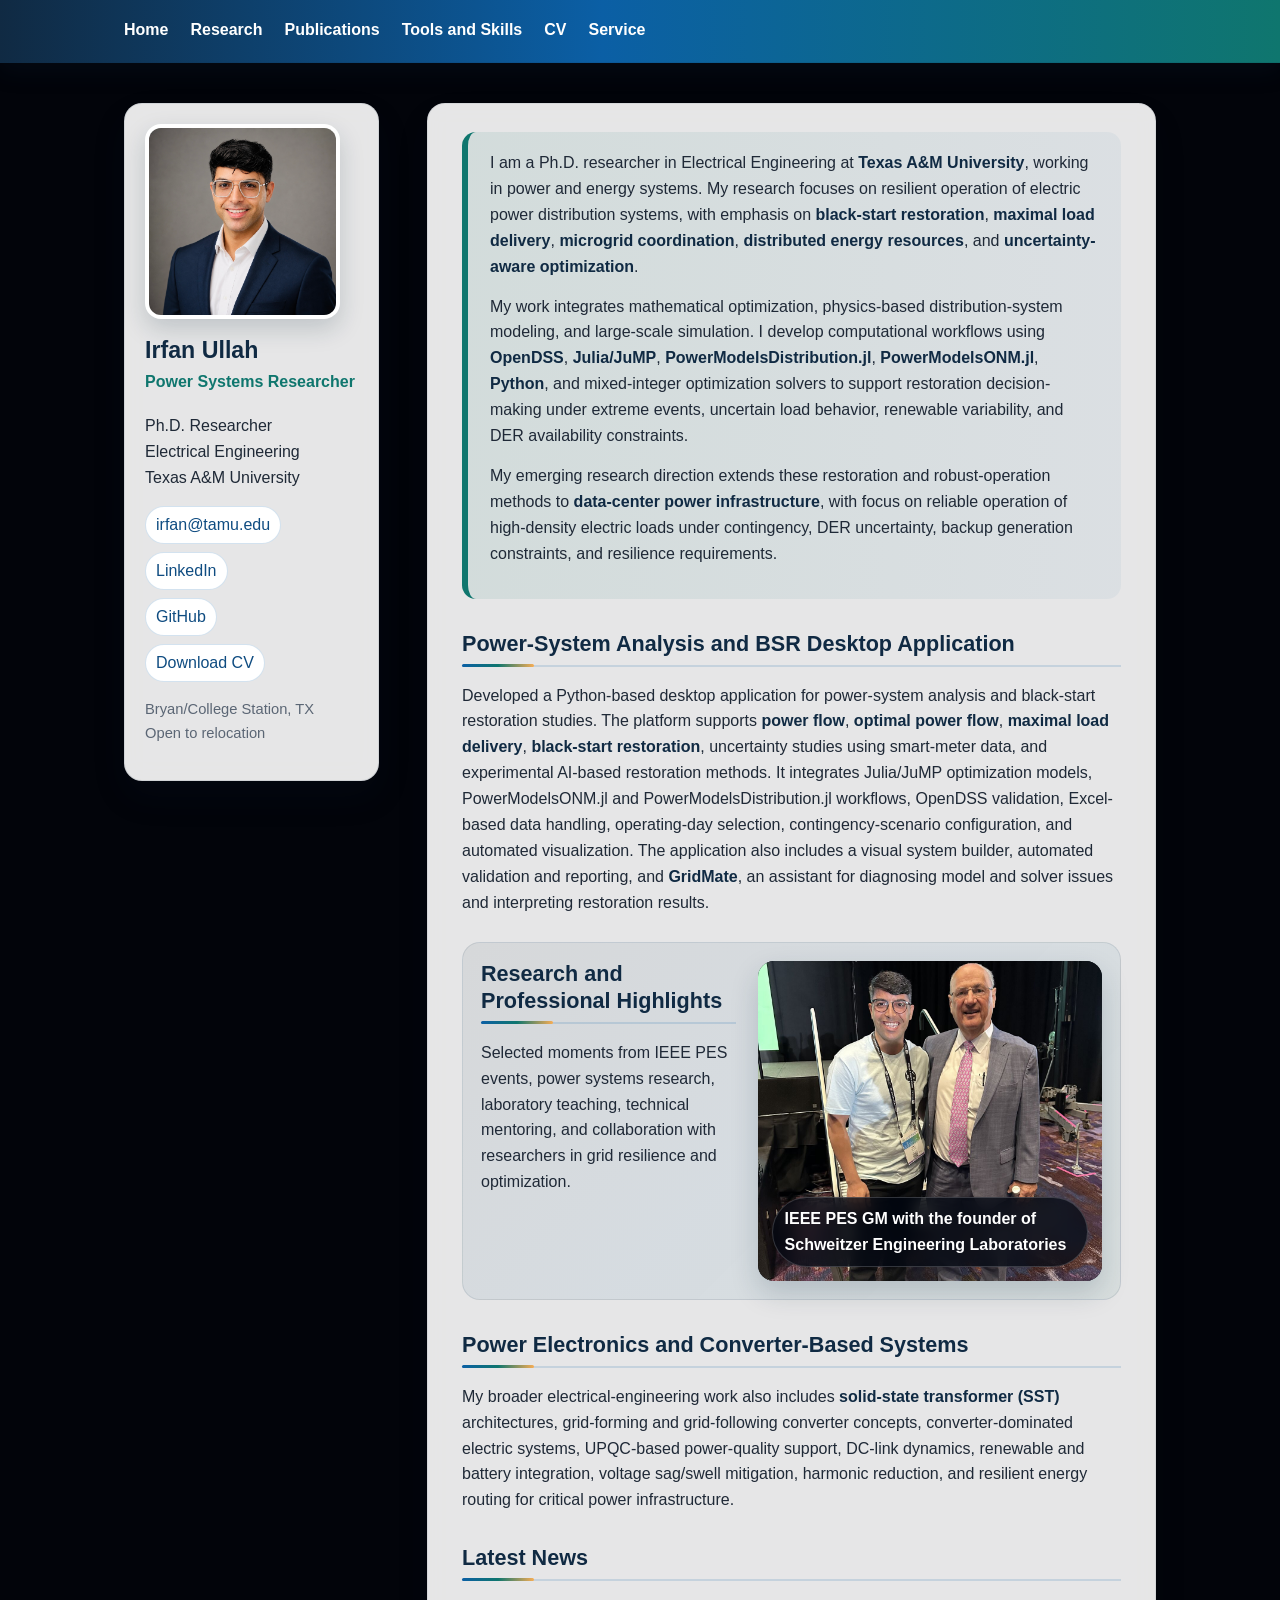
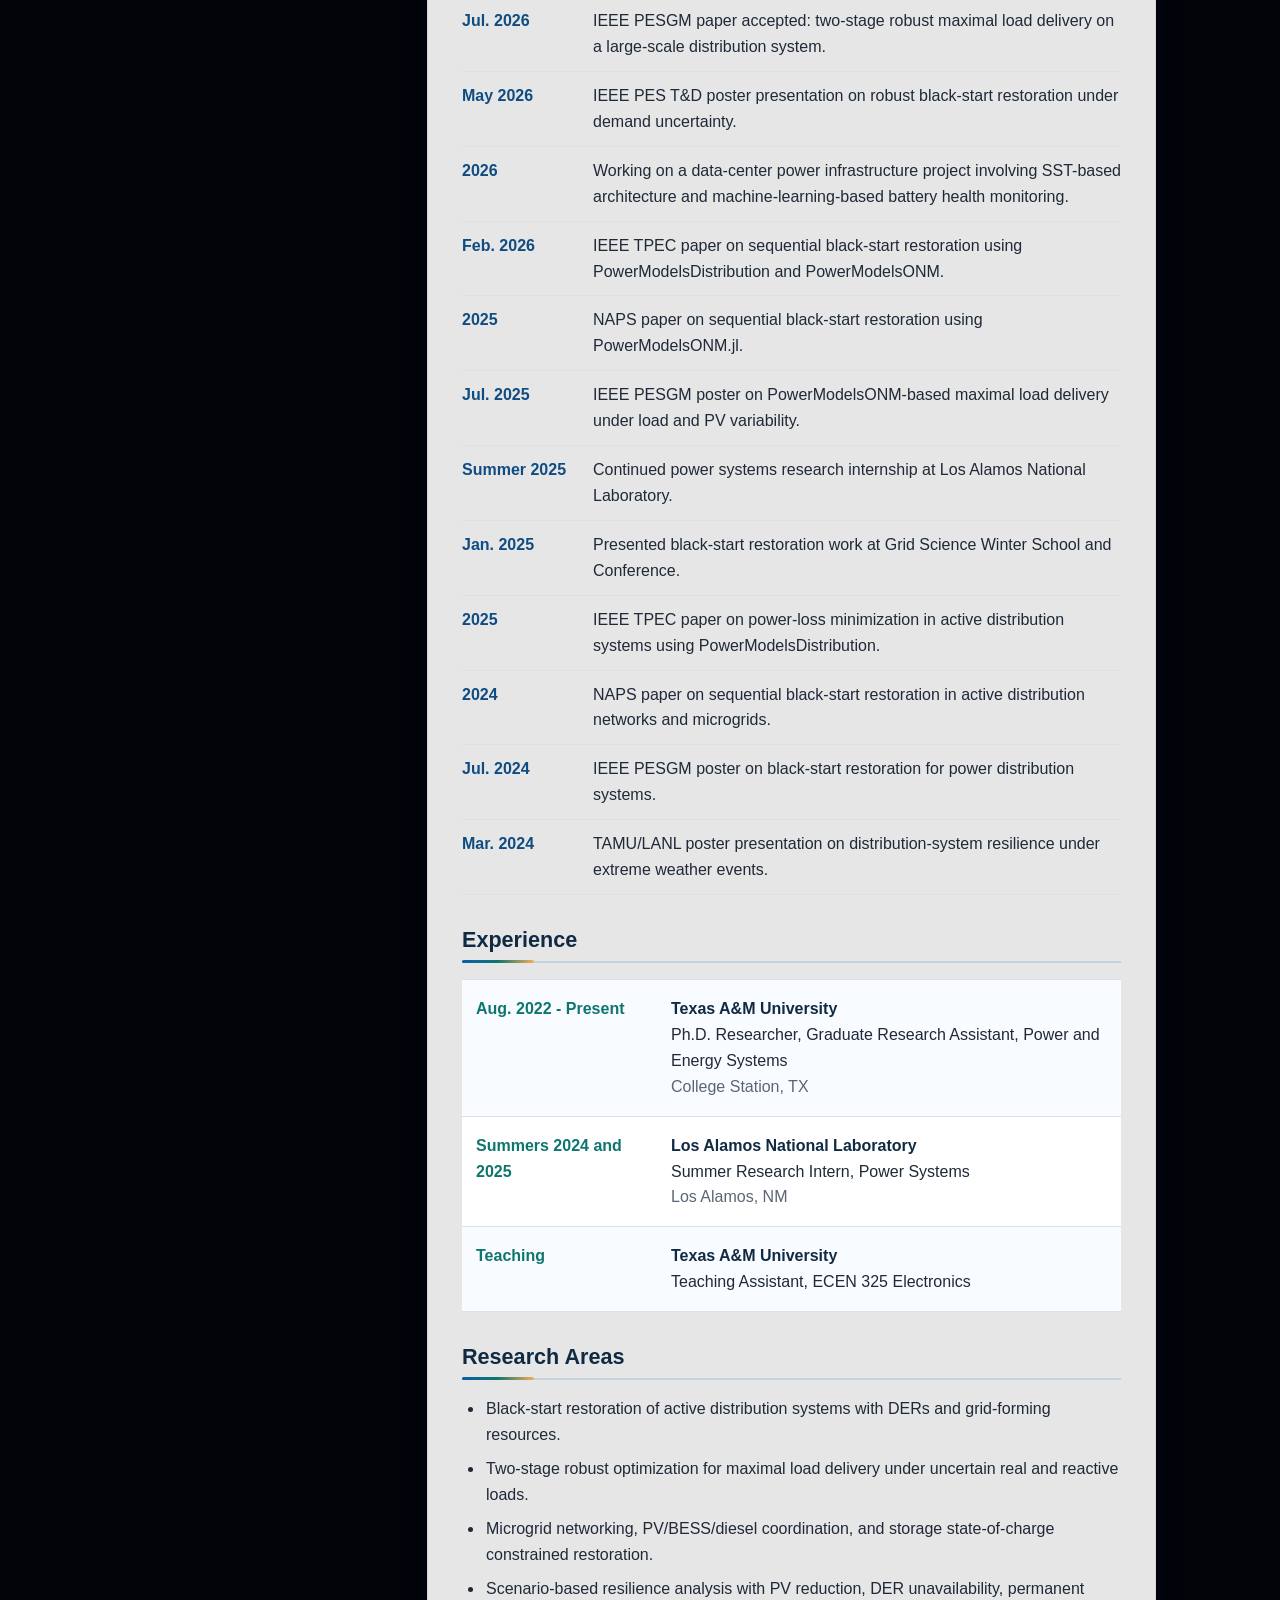
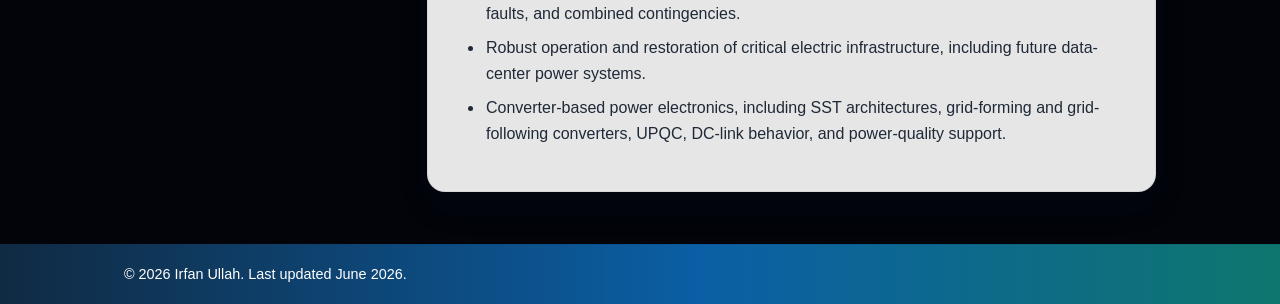
==== commit a08c3a43: "Add files via upload" ====
--- a/index.html
+++ b/index.html
@@ -51,10 +51,23 @@
 </section>
 
 <section>
-  <h2>BSR Desktop Application</h2>
+  <h2>Power-System Analysis and BSR Desktop Application</h2>
   <p>
-    Developed a Python-based desktop application for <strong>black-start restoration studies</strong> that integrates Julia/JuMP optimization models, PowerModelsONM.jl and PowerModelsDistribution.jl workflows, OpenDSS validation, Excel-based data handling, operating-day selection, contingency-scenario configuration, and automated visualization. The application allows users to execute restoration simulations, validate optimized solutions, update post-restoration system states, and generate restoration plots through a unified interface.
+    Developed a Python-based desktop application for power-system analysis and black-start restoration studies. The platform supports <strong>power flow</strong>, <strong>optimal power flow</strong>, <strong>maximal load delivery</strong>, <strong>black-start restoration</strong>, uncertainty studies using smart-meter data, and experimental AI-based restoration methods. It integrates Julia/JuMP optimization models, PowerModelsONM.jl and PowerModelsDistribution.jl workflows, OpenDSS validation, Excel-based data handling, operating-day selection, contingency-scenario configuration, and automated visualization. The application also includes a visual system builder, automated validation and reporting, and <strong>GridMate</strong>, an assistant for diagnosing model and solver issues and interpreting restoration results.
   </p>
+</section>
+
+<section id="featured-media" class="media-showcase">
+  <div class="media-copy">
+    <h2>Research and Professional Highlights</h2>
+    <p>
+      Selected moments from IEEE PES events, power systems research, laboratory teaching, technical mentoring, and collaboration with researchers in grid resilience and optimization.
+    </p>
+  </div>
+  <div class="media-frame">
+    <img id="media-slide" src="assets/slide-1.jpg" alt="Research and professional highlight">
+    <div class="media-caption" id="media-caption">IEEE PES GM with the founder of Schweitzer Engineering Laboratories</div>
+  </div>
 </section>
 
 <section>
@@ -68,29 +81,18 @@
 <section>
   <h2>Latest News</h2>
   <ul class="news-list">
-    <li><span>Jul. 2026</span> Paper accepted for IEEE PES General Meeting: <em>Two-Stage Robust Optimization for Maximal Load Delivery in a Large-Scale Distribution System</em>.</li>
-
-    <li><span>May 2026</span> Poster presentation at IEEE PES Transmission &amp; Distribution Conference: <em>Robust Black Start Restoration (RBSR) of Distribution Systems with DER Integration Under Demand Uncertainty</em>.</li>
-
-    <li><span>2026</span> Working on a data-center power infrastructure project involving SST-based architecture and machine-learning-based battery health monitoring for energy storage systems.</li>
-
-    <li><span>Feb. 2026</span> Paper at IEEE Texas Power and Energy Conference: <em>Studying a Sequential Black Start Restoration Method Using PowerModelsDistribution and PowerModelsONM</em>.</li>
-
-    <li><span>2025</span> Paper at North American Power Symposium: <em>Studying a Sequential Black Start Restoration Method Using PowerModelsONM.jl</em>.</li>
-
-    <li><span>Jul. 2025</span> Poster presentation at IEEE Power and Energy Society General Meeting on optimization approaches in PowerModelsONM for maximal load delivery under varying load and PV behavior.</li>
-
-    <li><span>Summer 2025</span> Continued power systems research internship at Los Alamos National Laboratory.</li>
-
-    <li><span>Jan. 2025</span> Presented black-start restoration work at Grid Science Winter School and Conference.</li>
-
-    <li><span>2025</span> Paper at IEEE Texas Power and Energy Conference: <em>Studying Power Loss Minimization in Active Distribution Systems Using PowerModelsDistribution</em>.</li>
-
-    <li><span>2024</span> Paper at North American Power Symposium: <em>Sequential Black Start Restoration in Active Distribution Networks and Microgrids Using the PowerModelsDistribution Package</em>.</li>
-
-    <li><span>Jul. 2024</span> Poster presentation at IEEE Power and Energy Society General Meeting on black-start restoration for power distribution systems using PowerModelsDistribution.</li>
-
-    <li><span>Mar. 2024</span> Poster presentation at the TAMU/LANL Poster Exhibit and Reception: <em>Distribution System Resilience in the Face of Extreme Weather Events</em>.</li>
+    <li><span>Jul. 2026</span><p>IEEE PESGM paper accepted: two-stage robust maximal load delivery on a large-scale distribution system.</p></li>
+    <li><span>May 2026</span><p>IEEE PES T&amp;D poster presentation on robust black-start restoration under demand uncertainty.</p></li>
+    <li><span>2026</span><p>Working on a data-center power infrastructure project involving SST-based architecture and machine-learning-based battery health monitoring.</p></li>
+    <li><span>Feb. 2026</span><p>IEEE TPEC paper on sequential black-start restoration using PowerModelsDistribution and PowerModelsONM.</p></li>
+    <li><span>2025</span><p>NAPS paper on sequential black-start restoration using PowerModelsONM.jl.</p></li>
+    <li><span>Jul. 2025</span><p>IEEE PESGM poster on PowerModelsONM-based maximal load delivery under load and PV variability.</p></li>
+    <li><span>Summer 2025</span><p>Continued power systems research internship at Los Alamos National Laboratory.</p></li>
+    <li><span>Jan. 2025</span><p>Presented black-start restoration work at Grid Science Winter School and Conference.</p></li>
+    <li><span>2025</span><p>IEEE TPEC paper on power-loss minimization in active distribution systems using PowerModelsDistribution.</p></li>
+    <li><span>2024</span><p>NAPS paper on sequential black-start restoration in active distribution networks and microgrids.</p></li>
+    <li><span>Jul. 2024</span><p>IEEE PESGM poster on black-start restoration for power distribution systems.</p></li>
+    <li><span>Mar. 2024</span><p>TAMU/LANL poster presentation on distribution-system resilience under extreme weather events.</p></li>
   </ul>
 </section>
 
@@ -147,5 +149,6 @@
   <script>
     document.getElementById("year").textContent = new Date().getFullYear();
   </script>
+  <script src="assets/media-slider.js"></script>
 </body>
 </html>
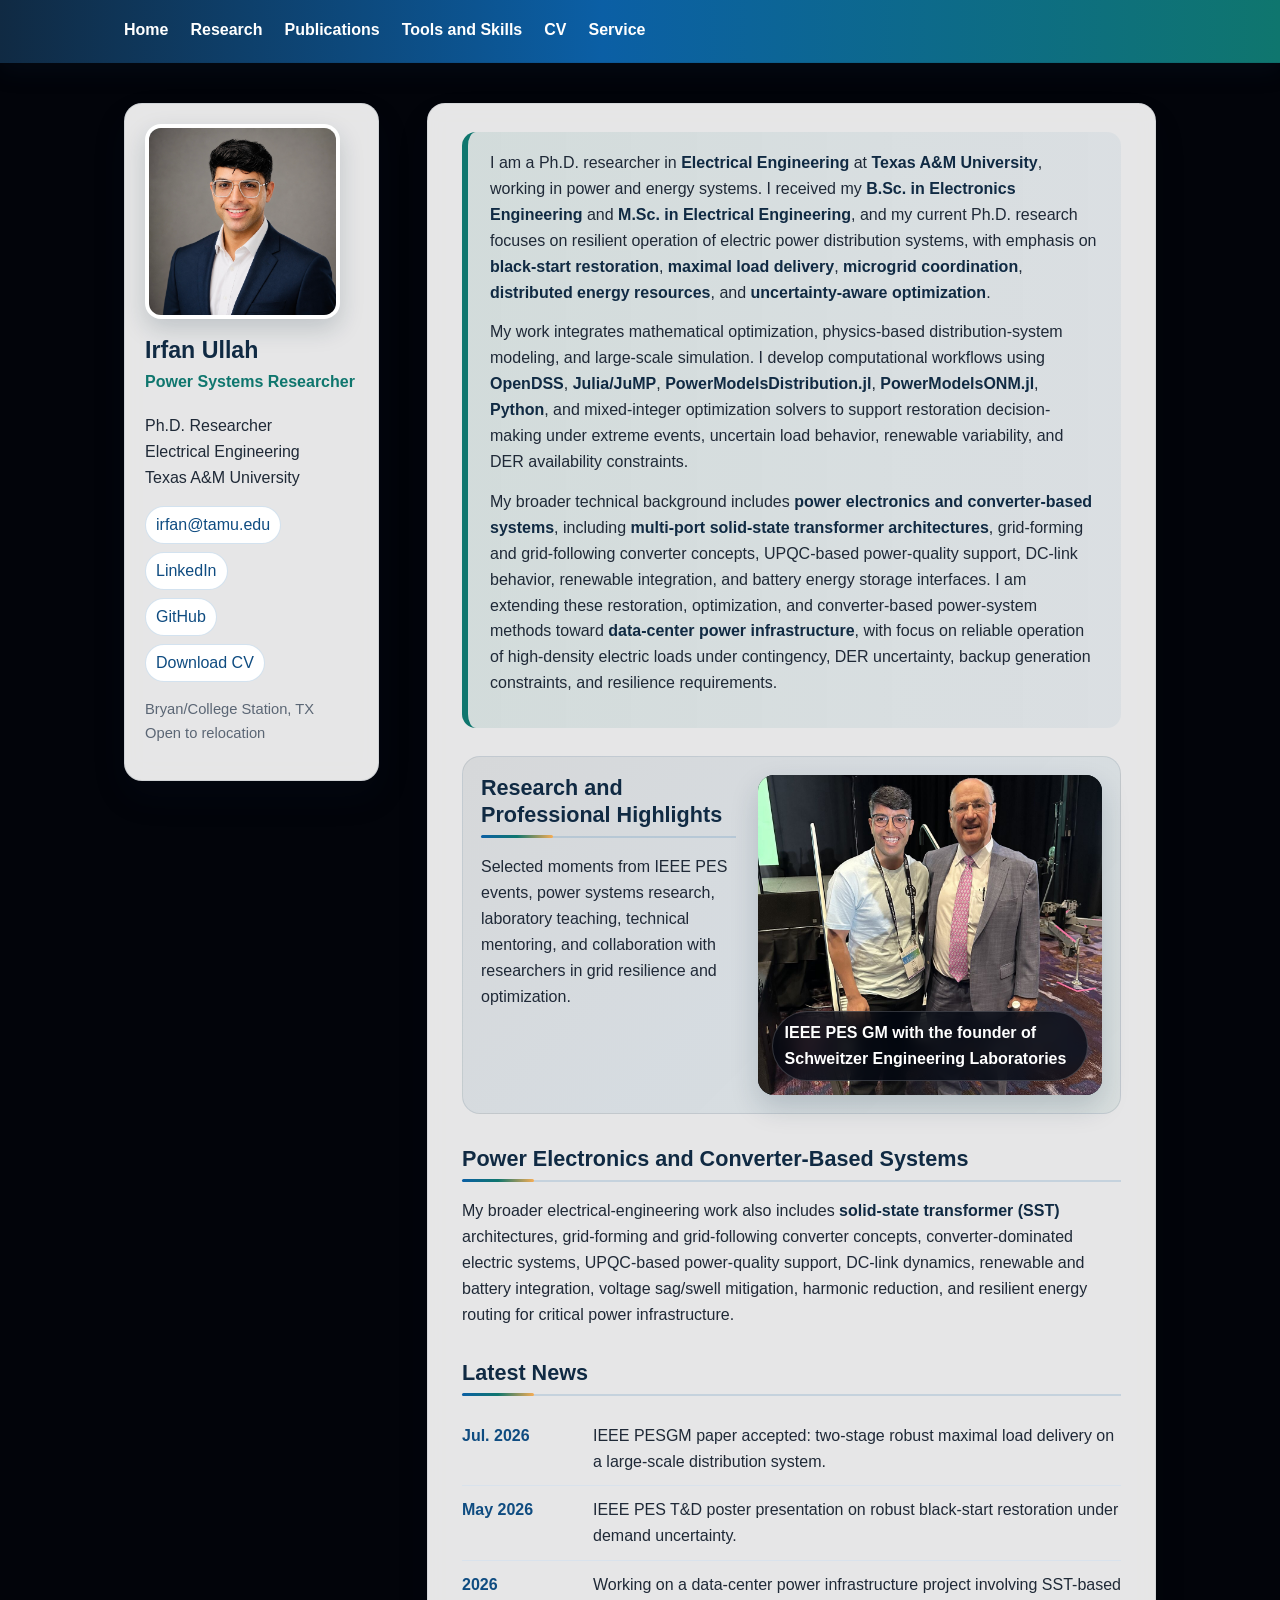
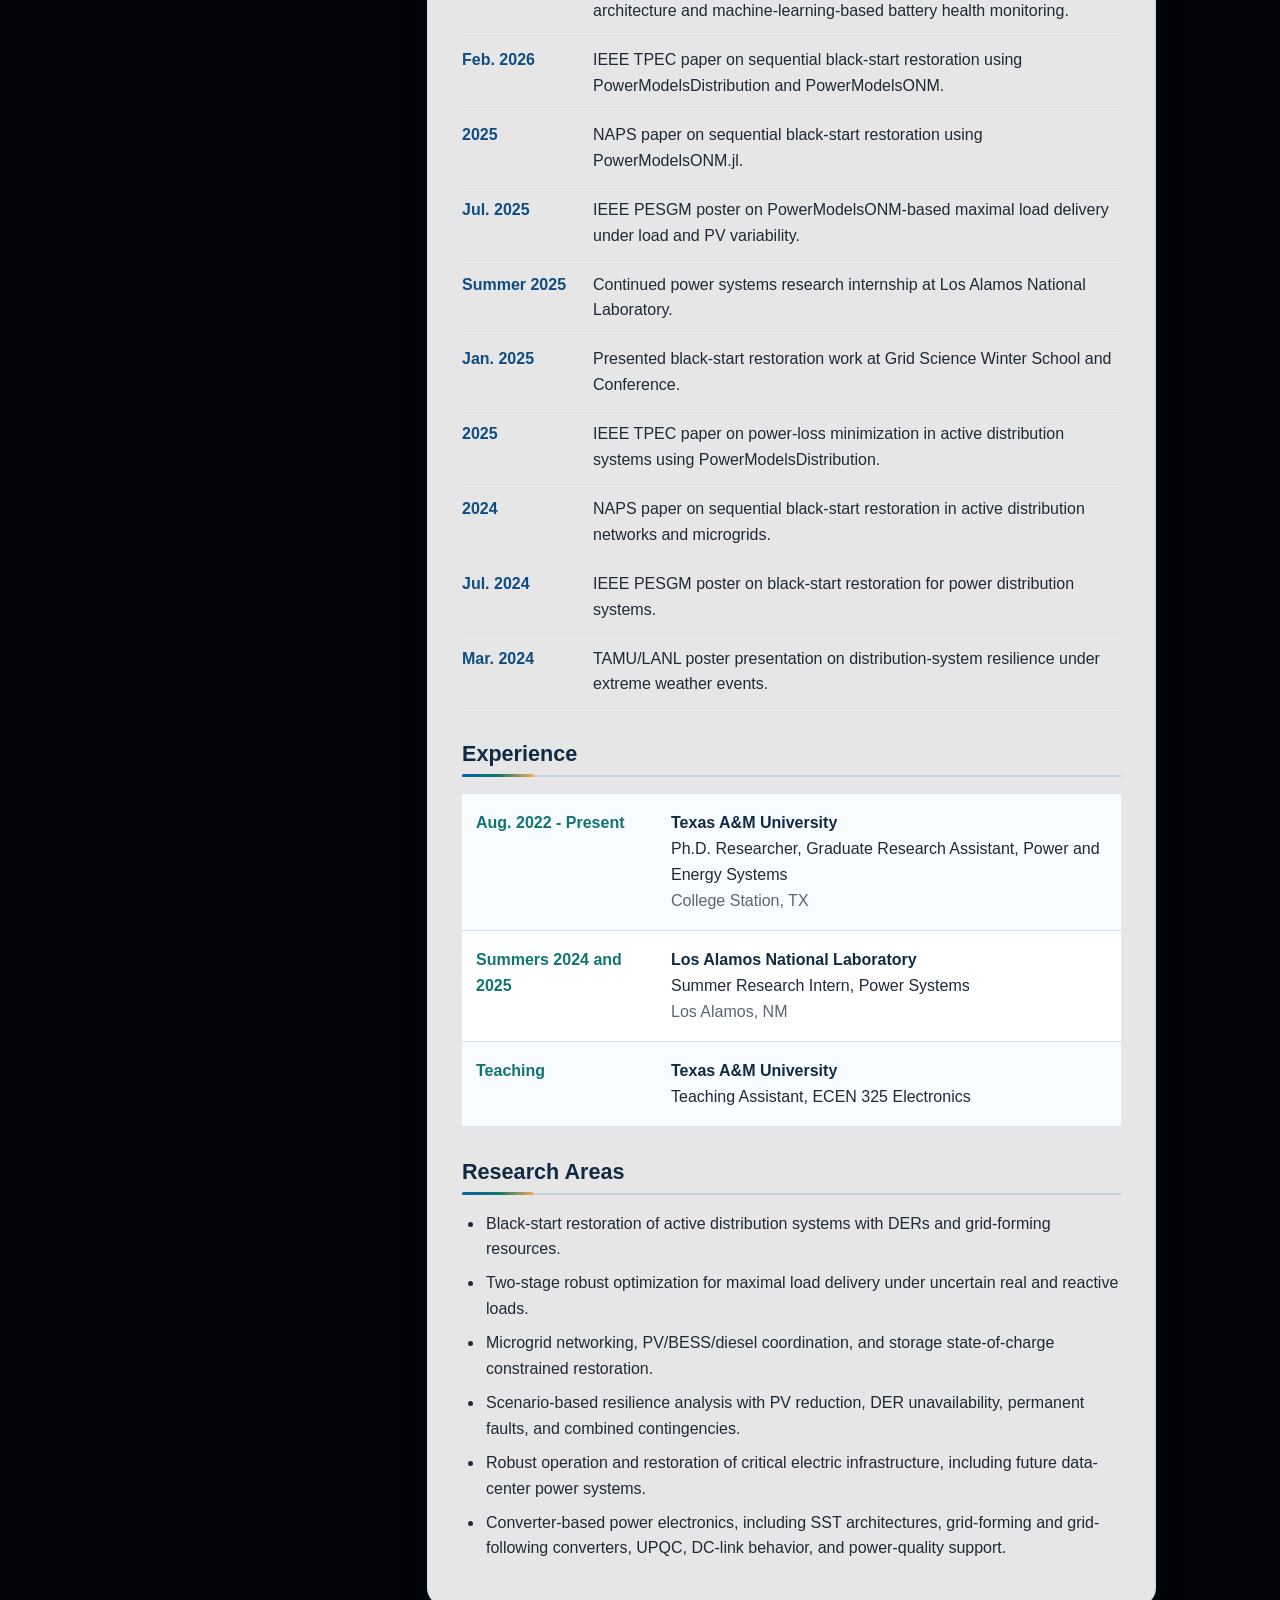
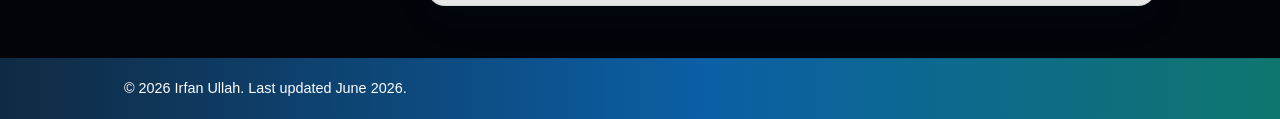
==== commit decce8b6: "Update index.html" ====
--- a/index.html
+++ b/index.html
@@ -40,20 +40,15 @@
       
 <section class="intro">
   <p>
-    I am a Ph.D. researcher in Electrical Engineering at <strong>Texas A&amp;M University</strong>, working in power and energy systems. My research focuses on resilient operation of electric power distribution systems, with emphasis on <strong>black-start restoration</strong>, <strong>maximal load delivery</strong>, <strong>microgrid coordination</strong>, <strong>distributed energy resources</strong>, and <strong>uncertainty-aware optimization</strong>.
+    I am a Ph.D. researcher in <strong>Electrical Engineering</strong> at <strong>Texas A&amp;M University</strong>, working in power and energy systems. I received my <strong>B.Sc. in Electronics Engineering</strong> and <strong>M.Sc. in Electrical Engineering</strong>, and my current Ph.D. research focuses on resilient operation of electric power distribution systems, with emphasis on <strong>black-start restoration</strong>, <strong>maximal load delivery</strong>, <strong>microgrid coordination</strong>, <strong>distributed energy resources</strong>, and <strong>uncertainty-aware optimization</strong>.
   </p>
+
   <p>
     My work integrates mathematical optimization, physics-based distribution-system modeling, and large-scale simulation. I develop computational workflows using <strong>OpenDSS</strong>, <strong>Julia/JuMP</strong>, <strong>PowerModelsDistribution.jl</strong>, <strong>PowerModelsONM.jl</strong>, <strong>Python</strong>, and mixed-integer optimization solvers to support restoration decision-making under extreme events, uncertain load behavior, renewable variability, and DER availability constraints.
   </p>
+
   <p>
-    My emerging research direction extends these restoration and robust-operation methods to <strong>data-center power infrastructure</strong>, with focus on reliable operation of high-density electric loads under contingency, DER uncertainty, backup generation constraints, and resilience requirements.
-  </p>
-</section>
-
-<section>
-  <h2>Power-System Analysis and BSR Desktop Application</h2>
-  <p>
-    Developed a Python-based desktop application for power-system analysis and black-start restoration studies. The platform supports <strong>power flow</strong>, <strong>optimal power flow</strong>, <strong>maximal load delivery</strong>, <strong>black-start restoration</strong>, uncertainty studies using smart-meter data, and experimental AI-based restoration methods. It integrates Julia/JuMP optimization models, PowerModelsONM.jl and PowerModelsDistribution.jl workflows, OpenDSS validation, Excel-based data handling, operating-day selection, contingency-scenario configuration, and automated visualization. The application also includes a visual system builder, automated validation and reporting, and <strong>GridMate</strong>, an assistant for diagnosing model and solver issues and interpreting restoration results.
+    My broader technical background includes <strong>power electronics and converter-based systems</strong>, including <strong>multi-port solid-state transformer architectures</strong>, grid-forming and grid-following converter concepts, UPQC-based power-quality support, DC-link behavior, renewable integration, and battery energy storage interfaces. I am extending these restoration, optimization, and converter-based power-system methods toward <strong>data-center power infrastructure</strong>, with focus on reliable operation of high-density electric loads under contingency, DER uncertainty, backup generation constraints, and resilience requirements.
   </p>
 </section>
 
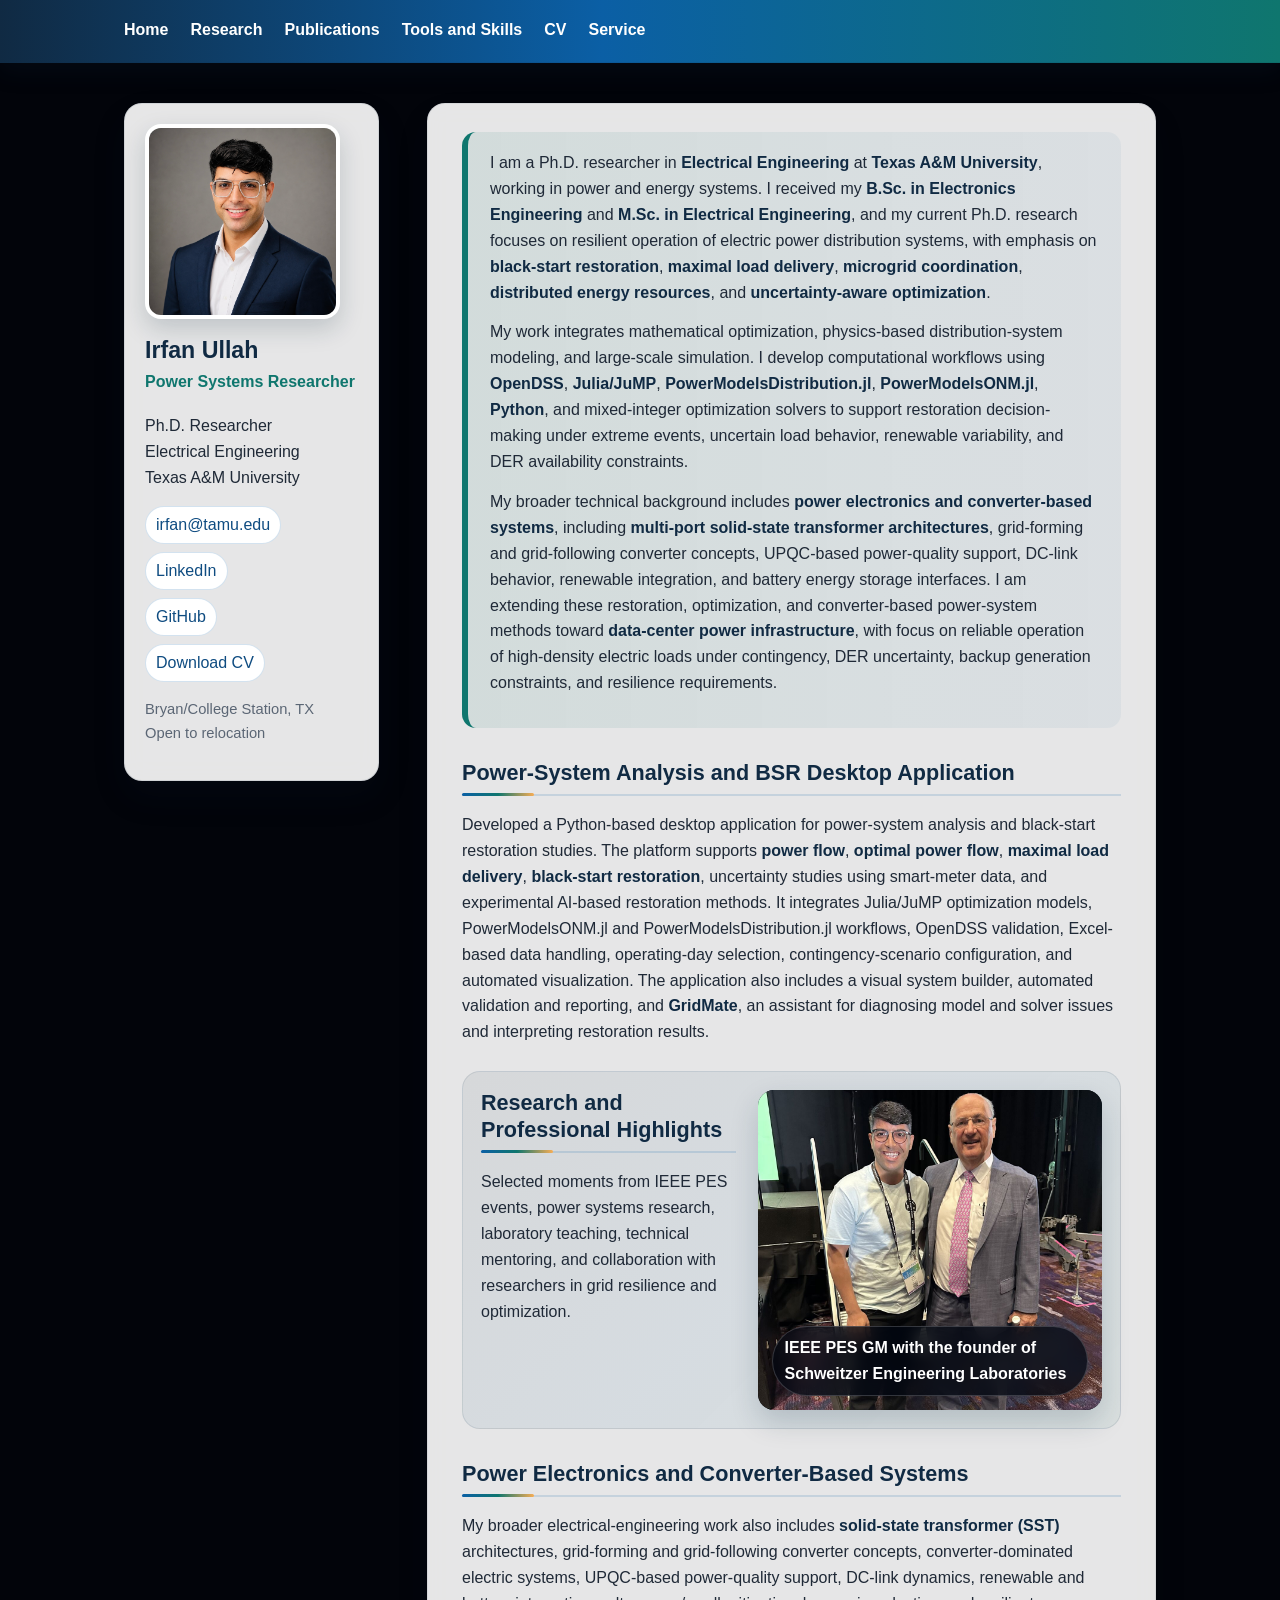
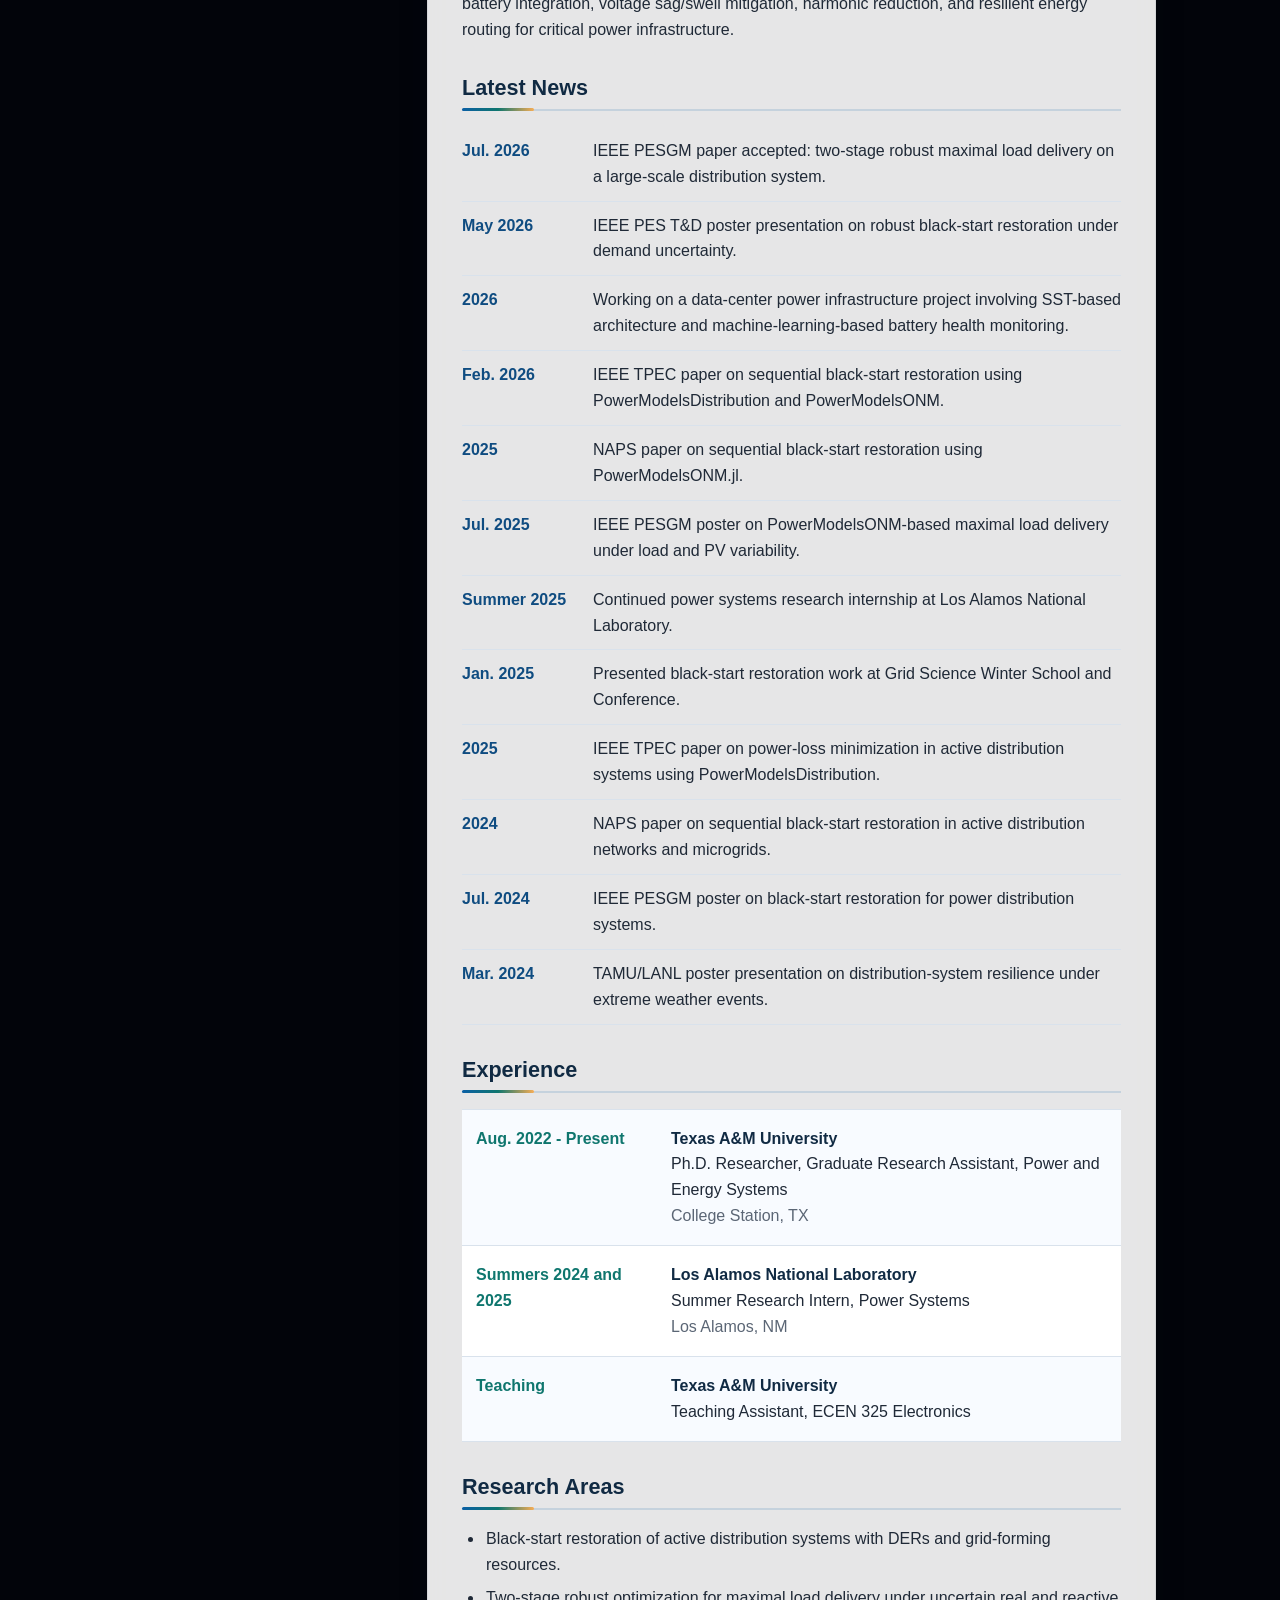
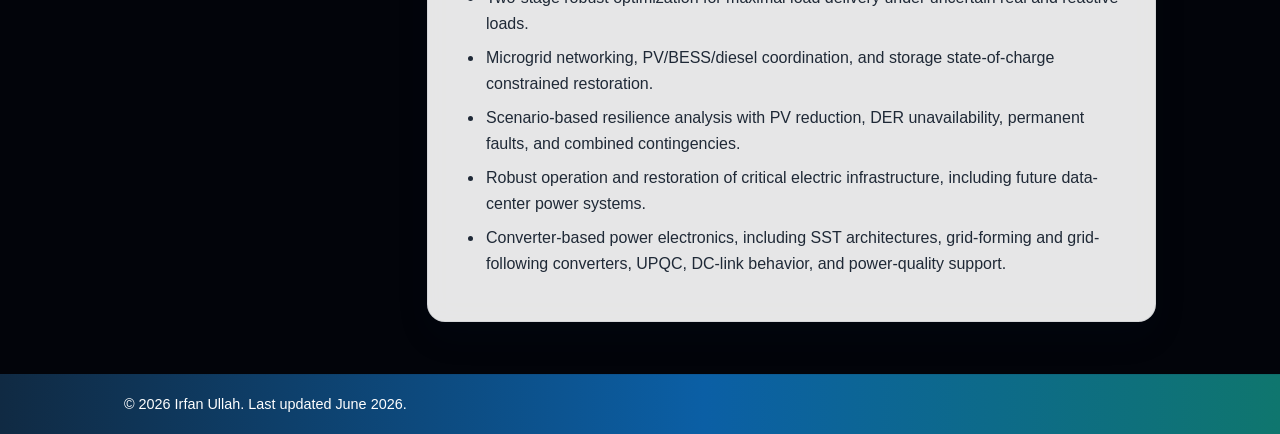
==== commit 1931566a: "Add files via upload" ====
--- a/index.html
+++ b/index.html
@@ -49,6 +49,13 @@
 
   <p>
     My broader technical background includes <strong>power electronics and converter-based systems</strong>, including <strong>multi-port solid-state transformer architectures</strong>, grid-forming and grid-following converter concepts, UPQC-based power-quality support, DC-link behavior, renewable integration, and battery energy storage interfaces. I am extending these restoration, optimization, and converter-based power-system methods toward <strong>data-center power infrastructure</strong>, with focus on reliable operation of high-density electric loads under contingency, DER uncertainty, backup generation constraints, and resilience requirements.
+  </p>
+</section>
+
+<section>
+  <h2>Power-System Analysis and BSR Desktop Application</h2>
+  <p>
+    Developed a Python-based desktop application for power-system analysis and black-start restoration studies. The platform supports <strong>power flow</strong>, <strong>optimal power flow</strong>, <strong>maximal load delivery</strong>, <strong>black-start restoration</strong>, uncertainty studies using smart-meter data, and experimental AI-based restoration methods. It integrates Julia/JuMP optimization models, PowerModelsONM.jl and PowerModelsDistribution.jl workflows, OpenDSS validation, Excel-based data handling, operating-day selection, contingency-scenario configuration, and automated visualization. The application also includes a visual system builder, automated validation and reporting, and <strong>GridMate</strong>, an assistant for diagnosing model and solver issues and interpreting restoration results.
   </p>
 </section>
 
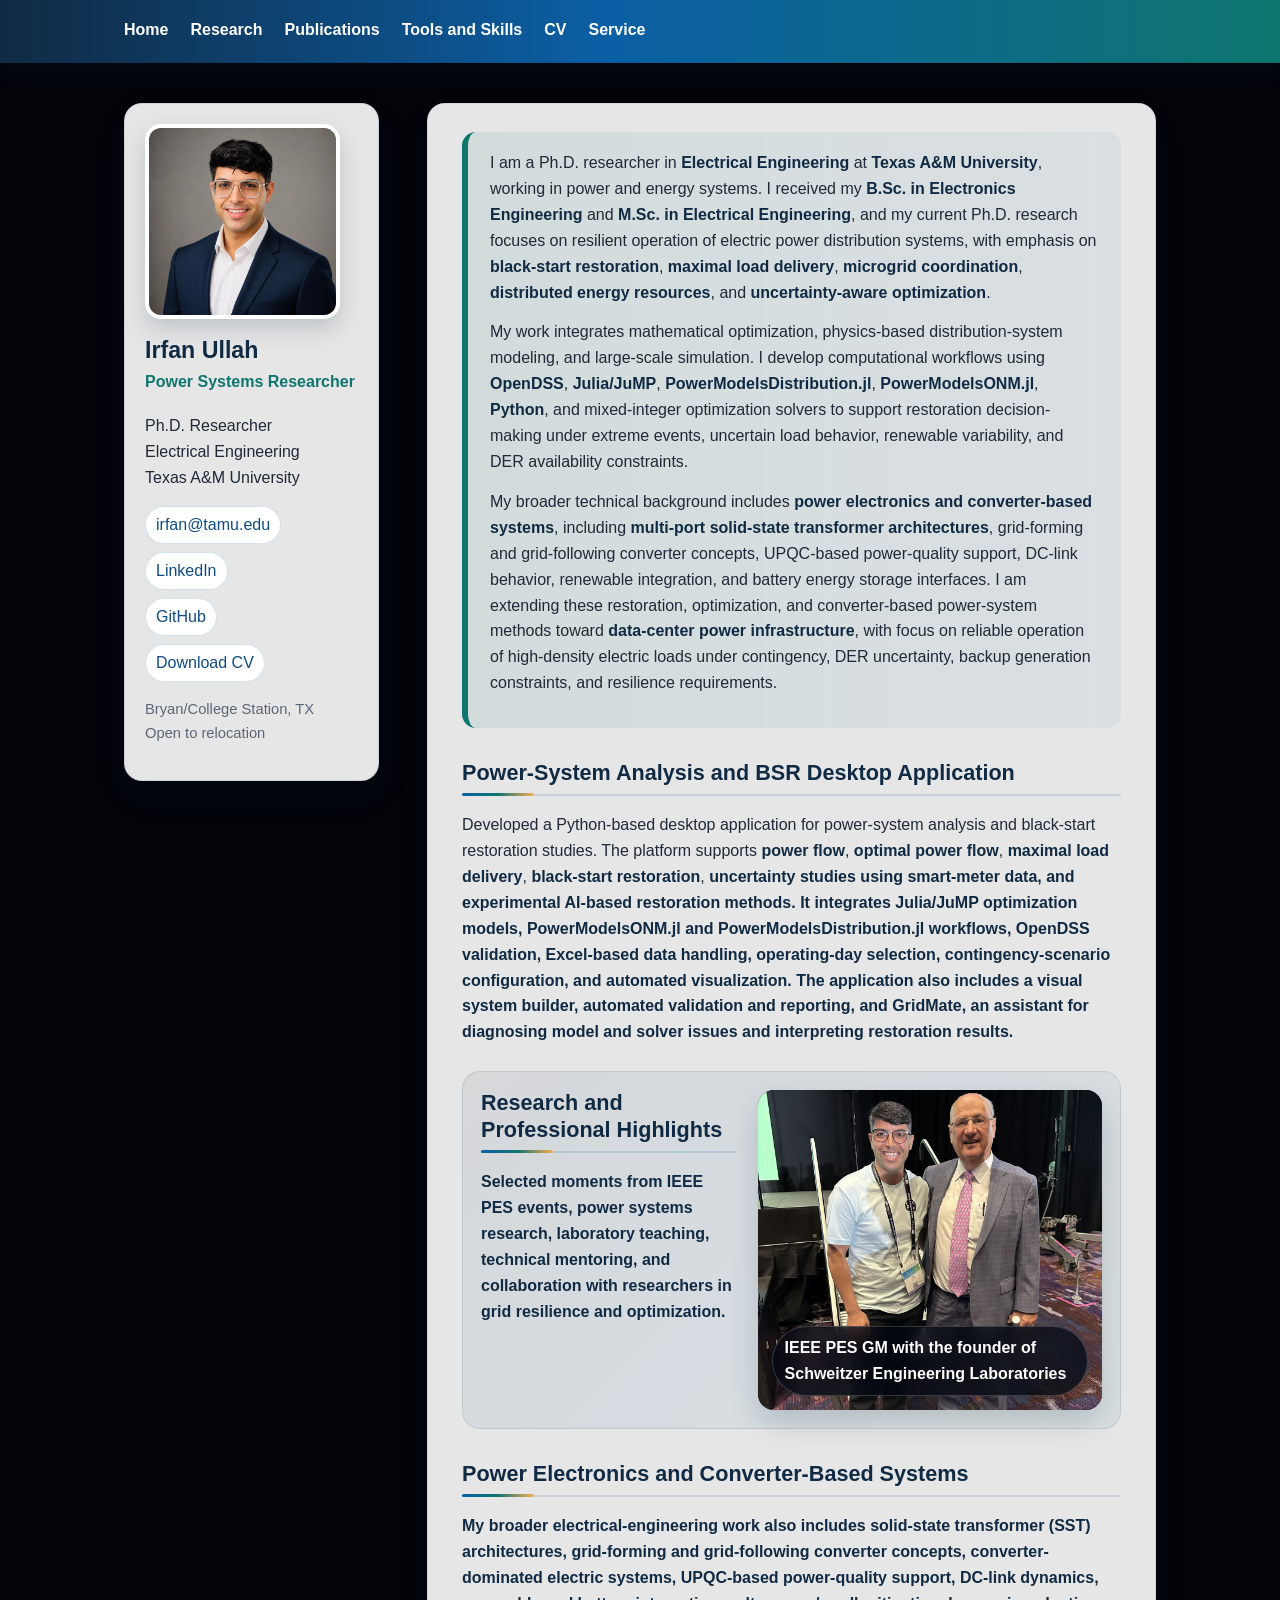
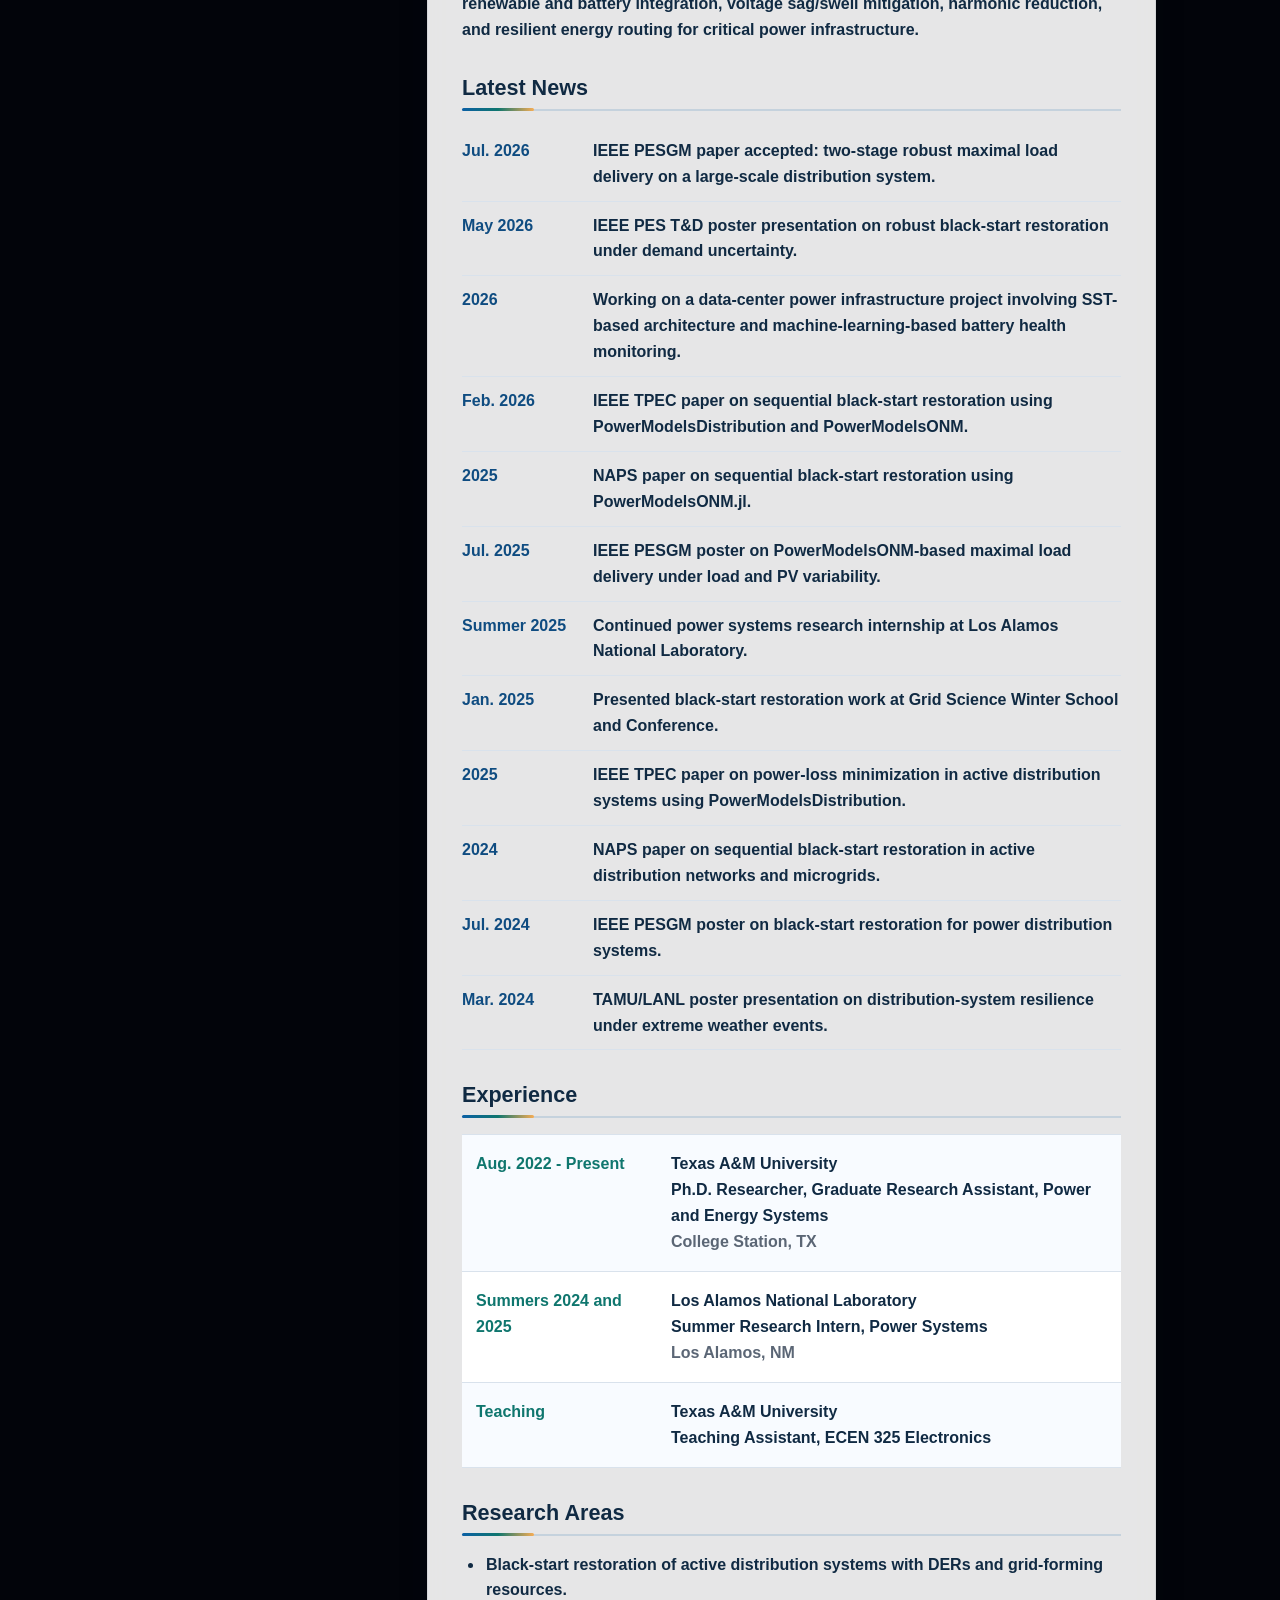
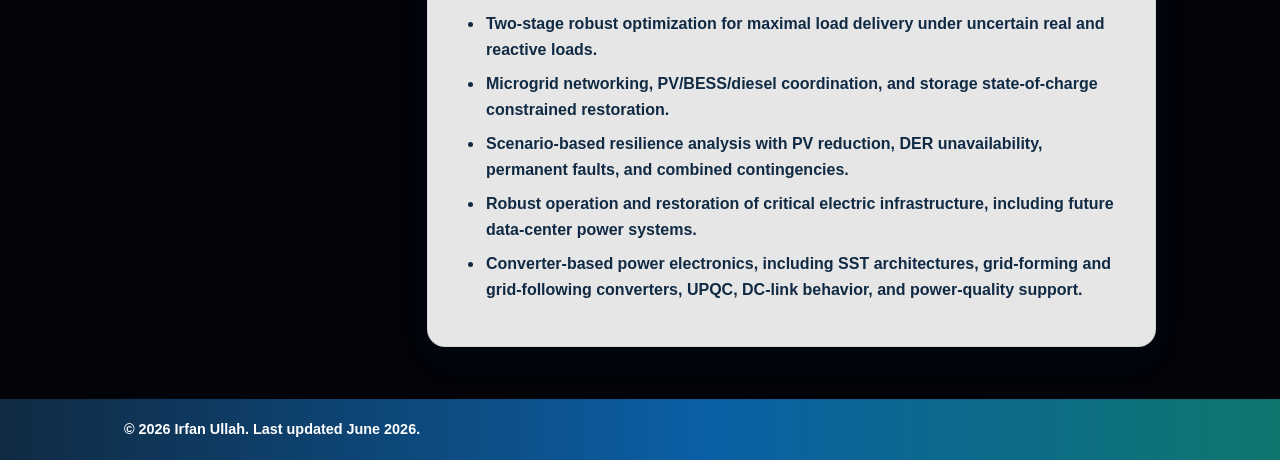
==== commit da93c398: "Fix formatting in application description Corrected formatting issues in the application description" ====
--- a/index.html
+++ b/index.html
@@ -55,7 +55,7 @@
 <section>
   <h2>Power-System Analysis and BSR Desktop Application</h2>
   <p>
-    Developed a Python-based desktop application for power-system analysis and black-start restoration studies. The platform supports <strong>power flow</strong>, <strong>optimal power flow</strong>, <strong>maximal load delivery</strong>, <strong>black-start restoration</strong>, uncertainty studies using smart-meter data, and experimental AI-based restoration methods. It integrates Julia/JuMP optimization models, PowerModelsONM.jl and PowerModelsDistribution.jl workflows, OpenDSS validation, Excel-based data handling, operating-day selection, contingency-scenario configuration, and automated visualization. The application also includes a visual system builder, automated validation and reporting, and <strong>GridMate</strong>, an assistant for diagnosing model and solver issues and interpreting restoration results.
+    Developed a Python-based desktop application for power-system analysis and black-start restoration studies. The platform supports <strong>power flow</strong>, <strong>optimal power flow</strong>, <strong>maximal load delivery</strong>, <strong>black-start restoration</strong>, <strong> uncertainty studies using smart-meter data, and experimental <strong> AI-based restoration methods. It integrates Julia/JuMP optimization models, PowerModelsONM.jl and PowerModelsDistribution.jl workflows, OpenDSS validation, Excel-based data handling, operating-day selection, contingency-scenario configuration, and automated visualization. The application also includes a <strong> visual system builder, automated validation and reporting, and <strong>GridMate</strong>, an assistant for diagnosing model and solver issues and interpreting restoration results.
   </p>
 </section>
 
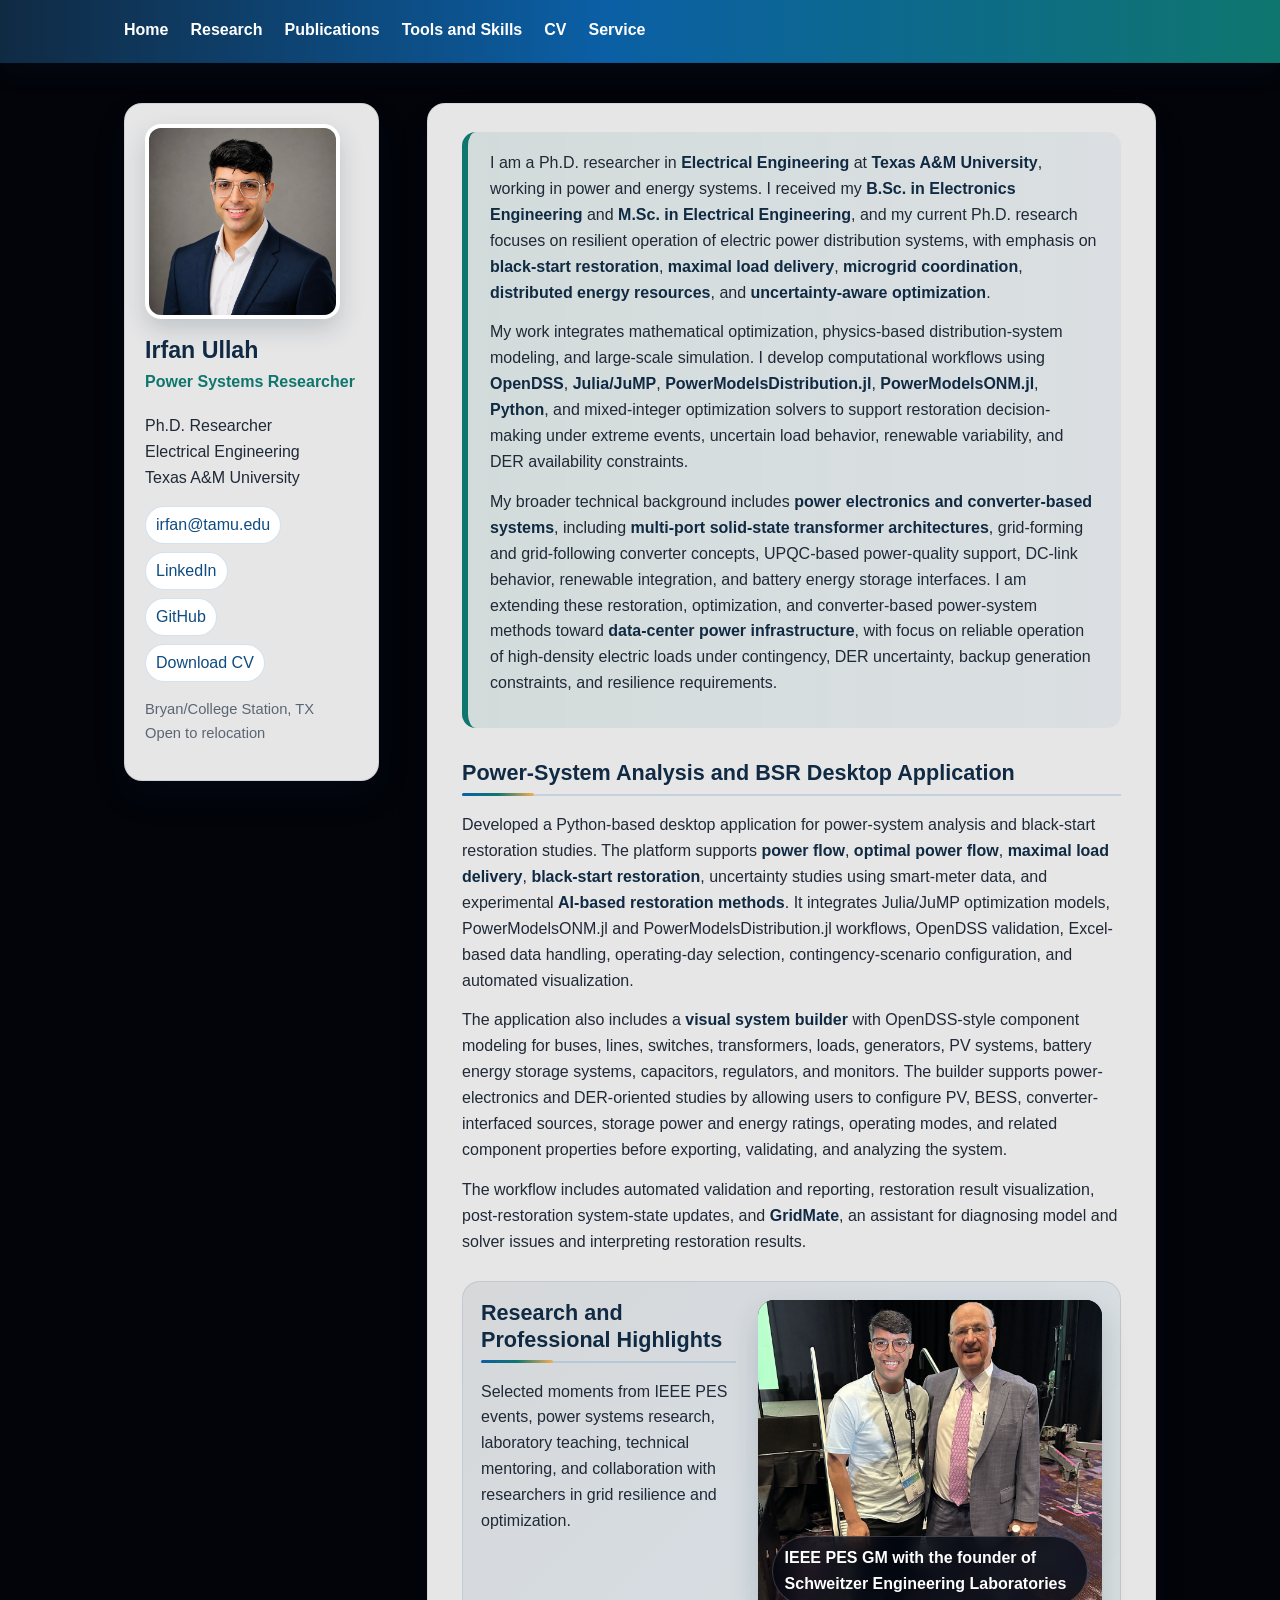
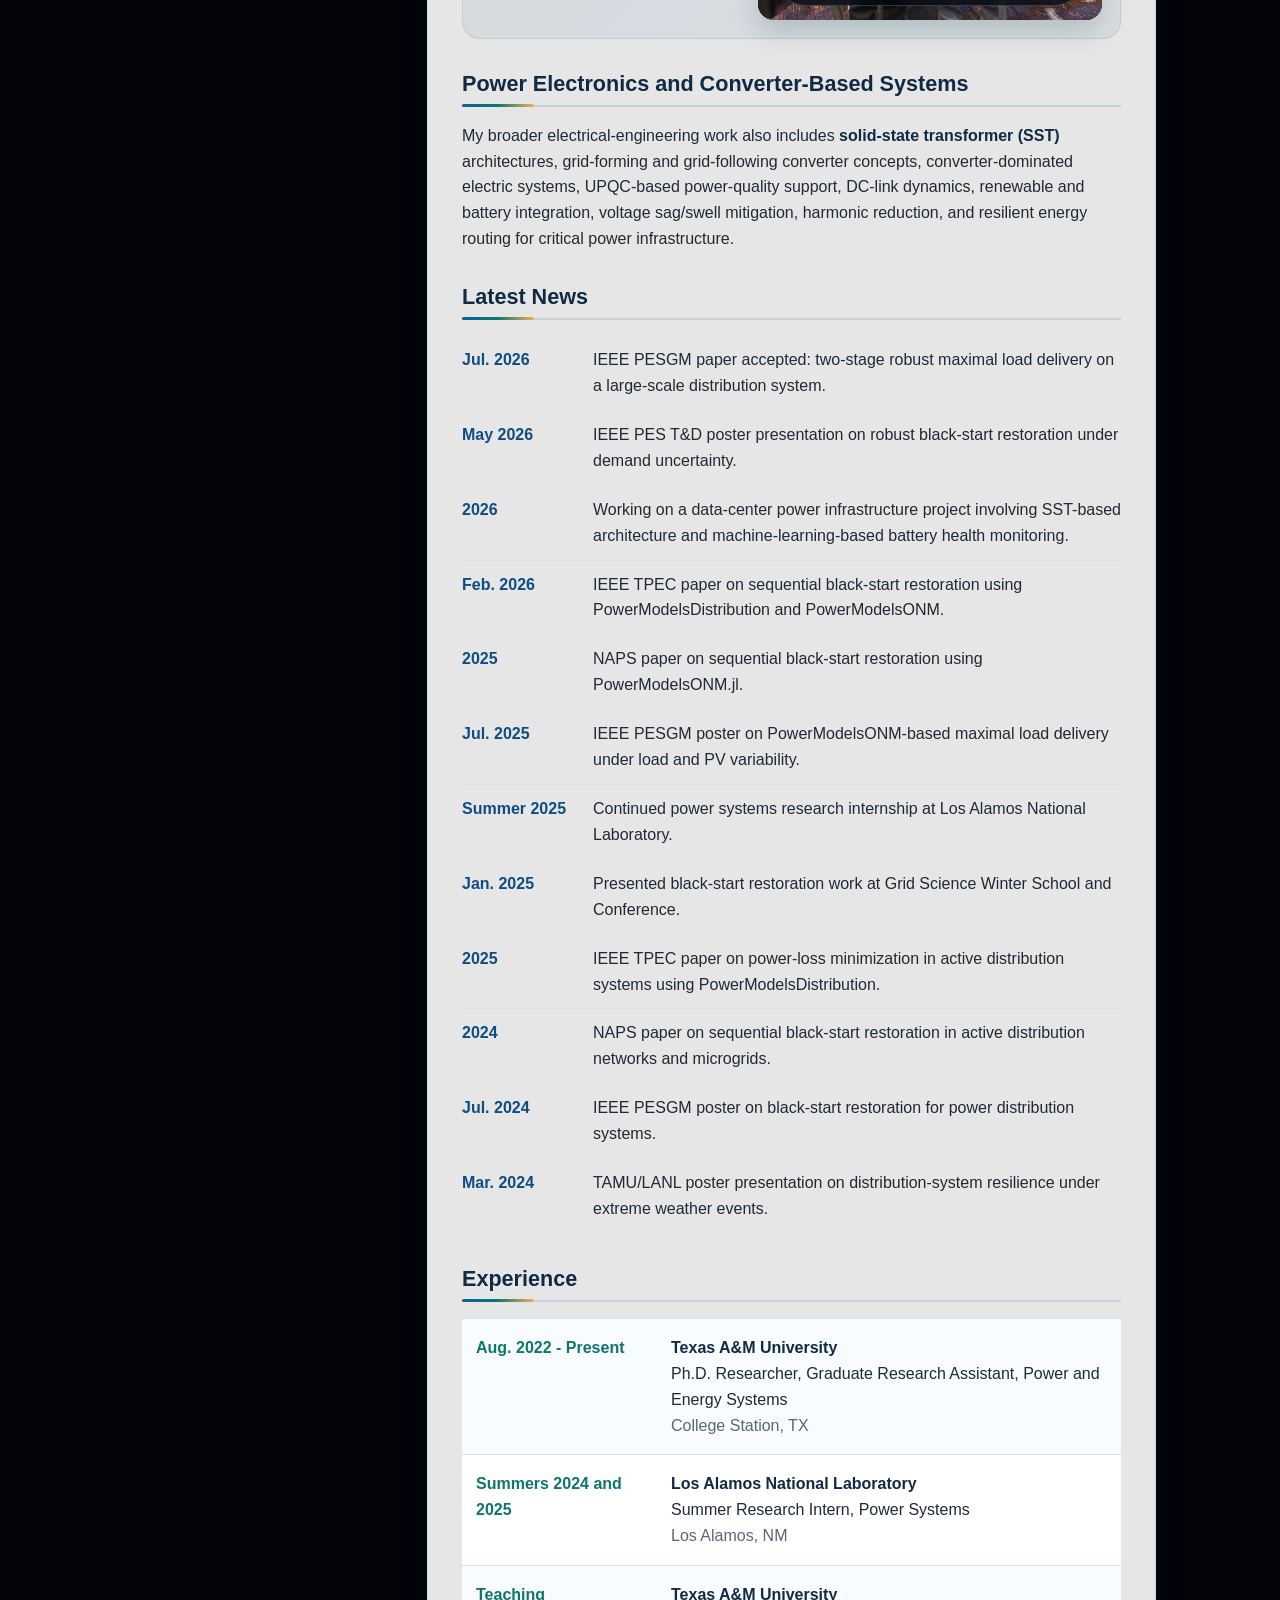
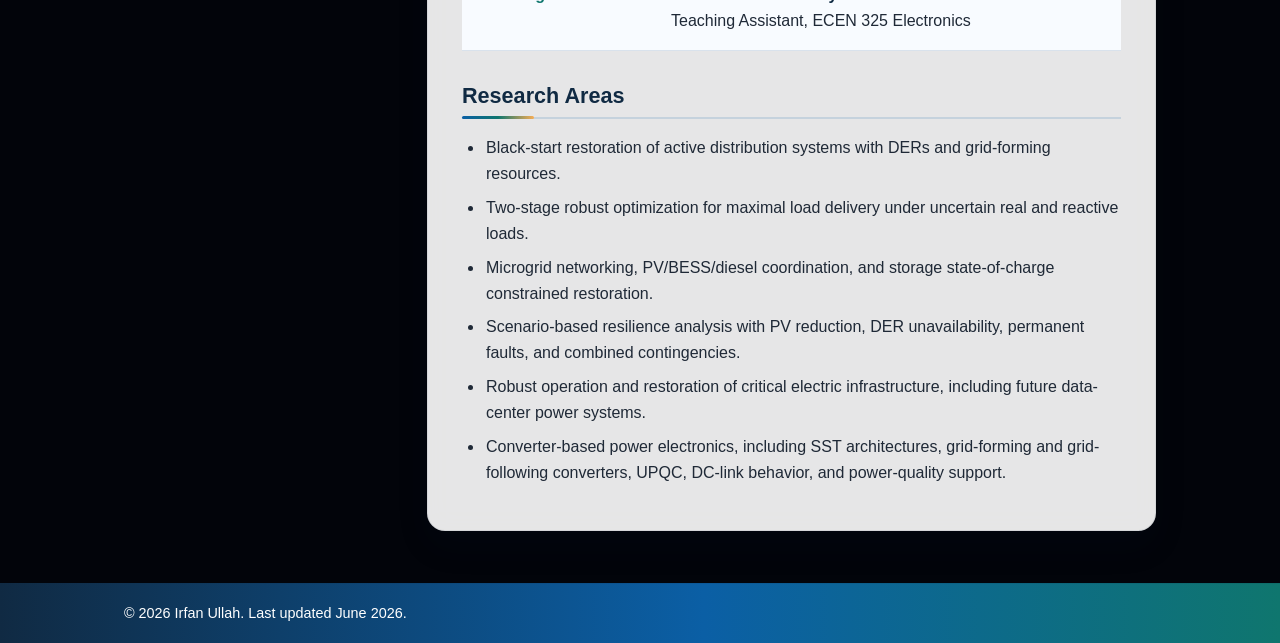
==== commit e5d7f1ee: "Update index.html" ====
--- a/index.html
+++ b/index.html
@@ -55,9 +55,16 @@
 <section>
   <h2>Power-System Analysis and BSR Desktop Application</h2>
   <p>
-    Developed a Python-based desktop application for power-system analysis and black-start restoration studies. The platform supports <strong>power flow</strong>, <strong>optimal power flow</strong>, <strong>maximal load delivery</strong>, <strong>black-start restoration</strong>, <strong> uncertainty studies using smart-meter data, and experimental <strong> AI-based restoration methods. It integrates Julia/JuMP optimization models, PowerModelsONM.jl and PowerModelsDistribution.jl workflows, OpenDSS validation, Excel-based data handling, operating-day selection, contingency-scenario configuration, and automated visualization. The application also includes a <strong> visual system builder, automated validation and reporting, and <strong>GridMate</strong>, an assistant for diagnosing model and solver issues and interpreting restoration results.
+    Developed a Python-based desktop application for power-system analysis and black-start restoration studies. The platform supports <strong>power flow</strong>, <strong>optimal power flow</strong>, <strong>maximal load delivery</strong>, <strong>black-start restoration</strong>, uncertainty studies using smart-meter data, and experimental <strong>AI-based restoration methods</strong>. It integrates Julia/JuMP optimization models, PowerModelsONM.jl and PowerModelsDistribution.jl workflows, OpenDSS validation, Excel-based data handling, operating-day selection, contingency-scenario configuration, and automated visualization.
+  </p>
+  <p>
+    The application also includes a <strong>visual system builder</strong> with OpenDSS-style component modeling for buses, lines, switches, transformers, loads, generators, PV systems, battery energy storage systems, capacitors, regulators, and monitors. The builder supports power-electronics and DER-oriented studies by allowing users to configure PV, BESS, converter-interfaced sources, storage power and energy ratings, operating modes, and related component properties before exporting, validating, and analyzing the system.
+  </p>
+  <p>
+    The workflow includes automated validation and reporting, restoration result visualization, post-restoration system-state updates, and <strong>GridMate</strong>, an assistant for diagnosing model and solver issues and interpreting restoration results.
   </p>
 </section>
+
 
 <section id="featured-media" class="media-showcase">
   <div class="media-copy">
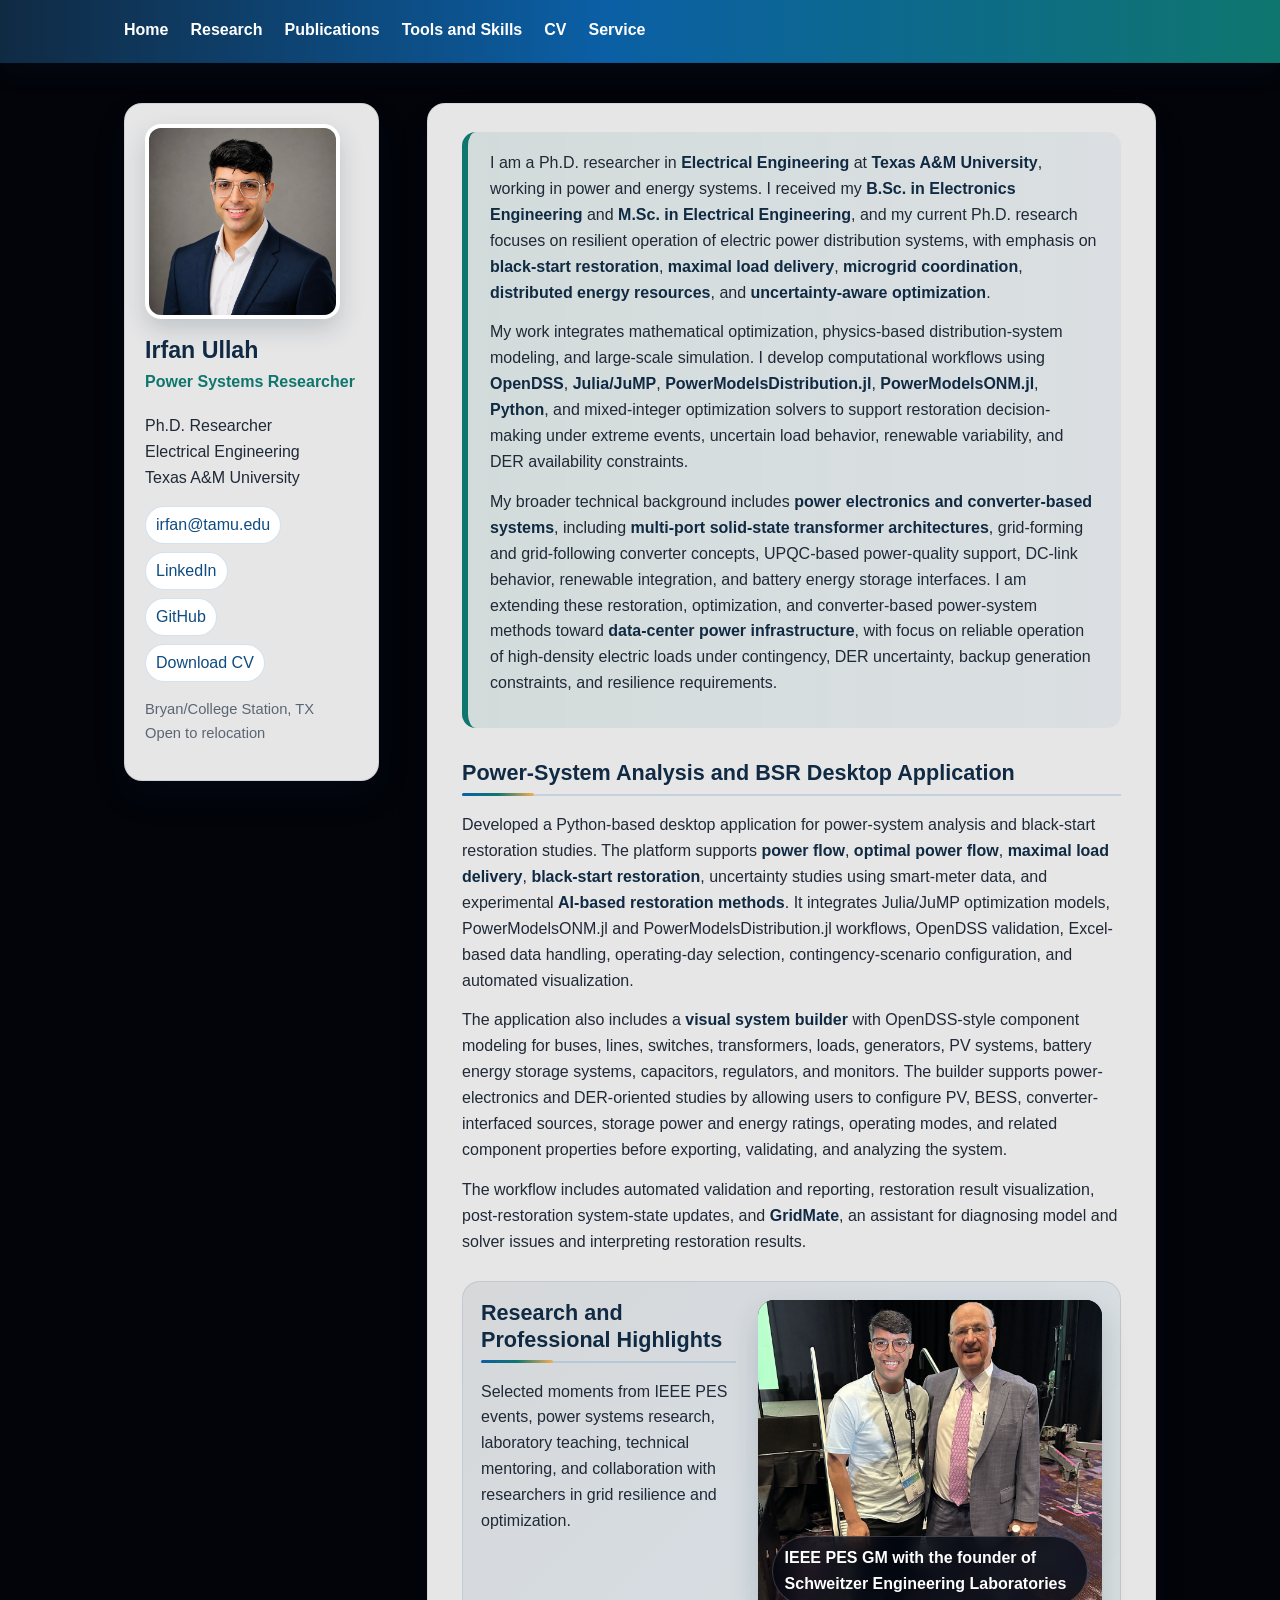
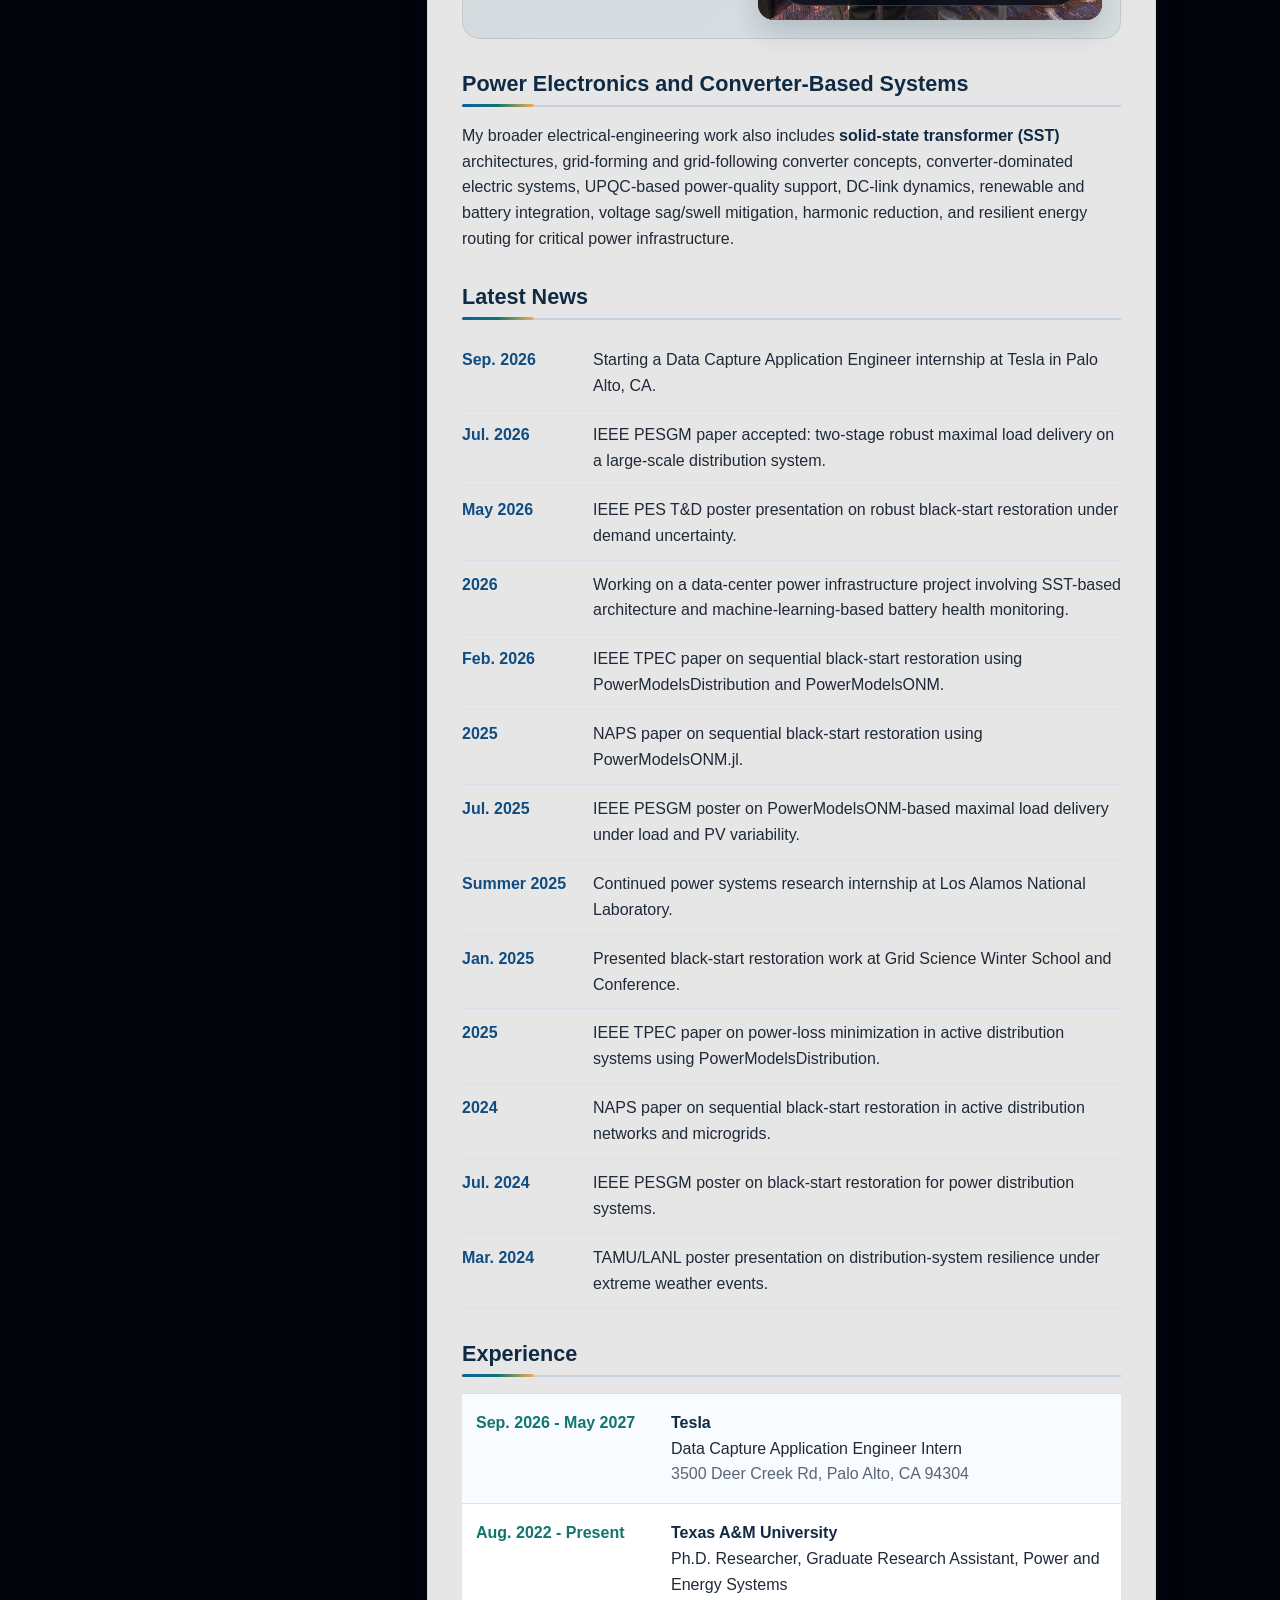
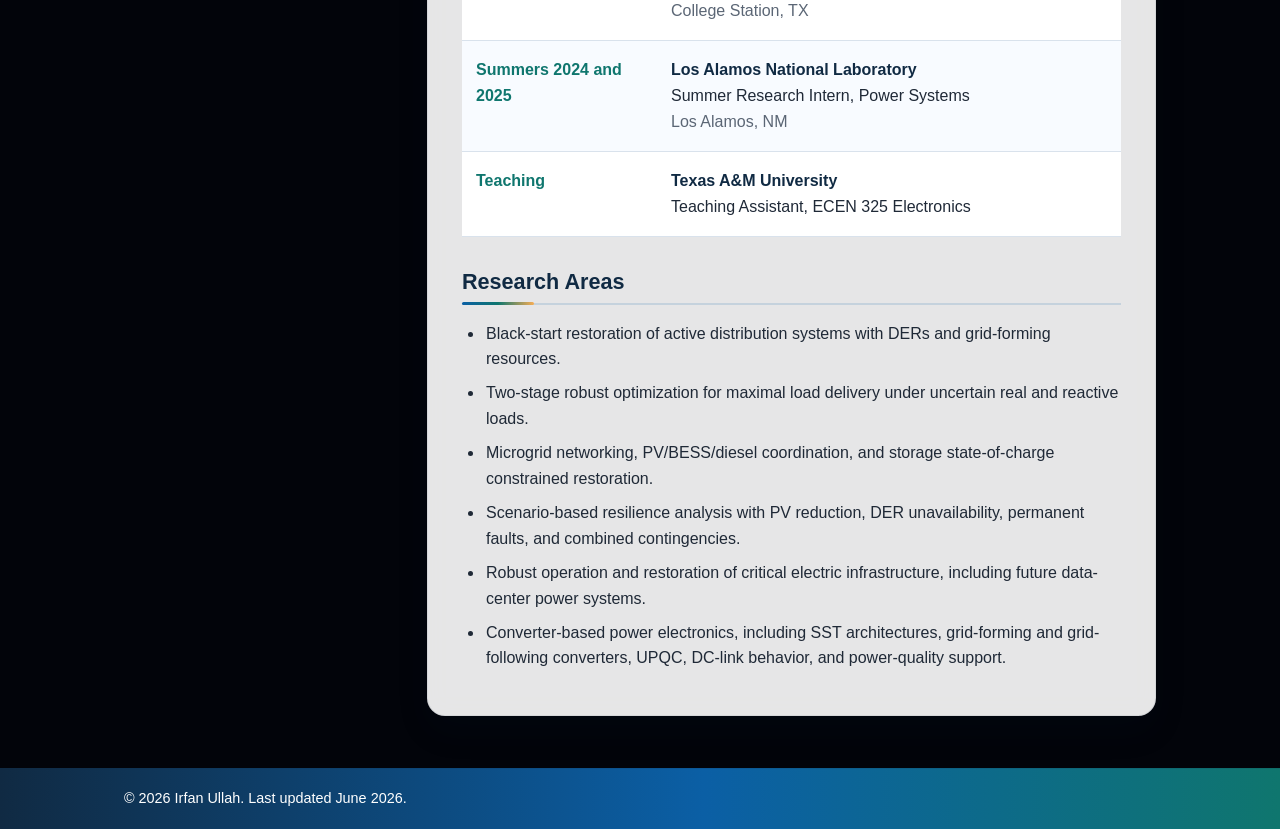
==== commit 33309c76: "Add Tesla Data Capture Application Engineer internship" ====
--- a/index.html
+++ b/index.html
@@ -90,6 +90,7 @@
 <section>
   <h2>Latest News</h2>
   <ul class="news-list">
+    <li><span>Sep. 2026</span><p>Starting a Data Capture Application Engineer internship at Tesla in Palo Alto, CA.</p></li>
     <li><span>Jul. 2026</span><p>IEEE PESGM paper accepted: two-stage robust maximal load delivery on a large-scale distribution system.</p></li>
     <li><span>May 2026</span><p>IEEE PES T&amp;D poster presentation on robust black-start restoration under demand uncertainty.</p></li>
     <li><span>2026</span><p>Working on a data-center power infrastructure project involving SST-based architecture and machine-learning-based battery health monitoring.</p></li>
@@ -108,6 +109,14 @@
 <section>
   <h2>Experience</h2>
   <div class="timeline">
+    <div class="timeline-row">
+      <div class="time">Sep. 2026 - May 2027</div>
+      <div>
+        <strong>Tesla</strong><br>
+        Data Capture Application Engineer Intern<br>
+        <span class="muted">3500 Deer Creek Rd, Palo Alto, CA 94304</span>
+      </div>
+    </div>
     <div class="timeline-row">
       <div class="time">Aug. 2022 - Present</div>
       <div>
